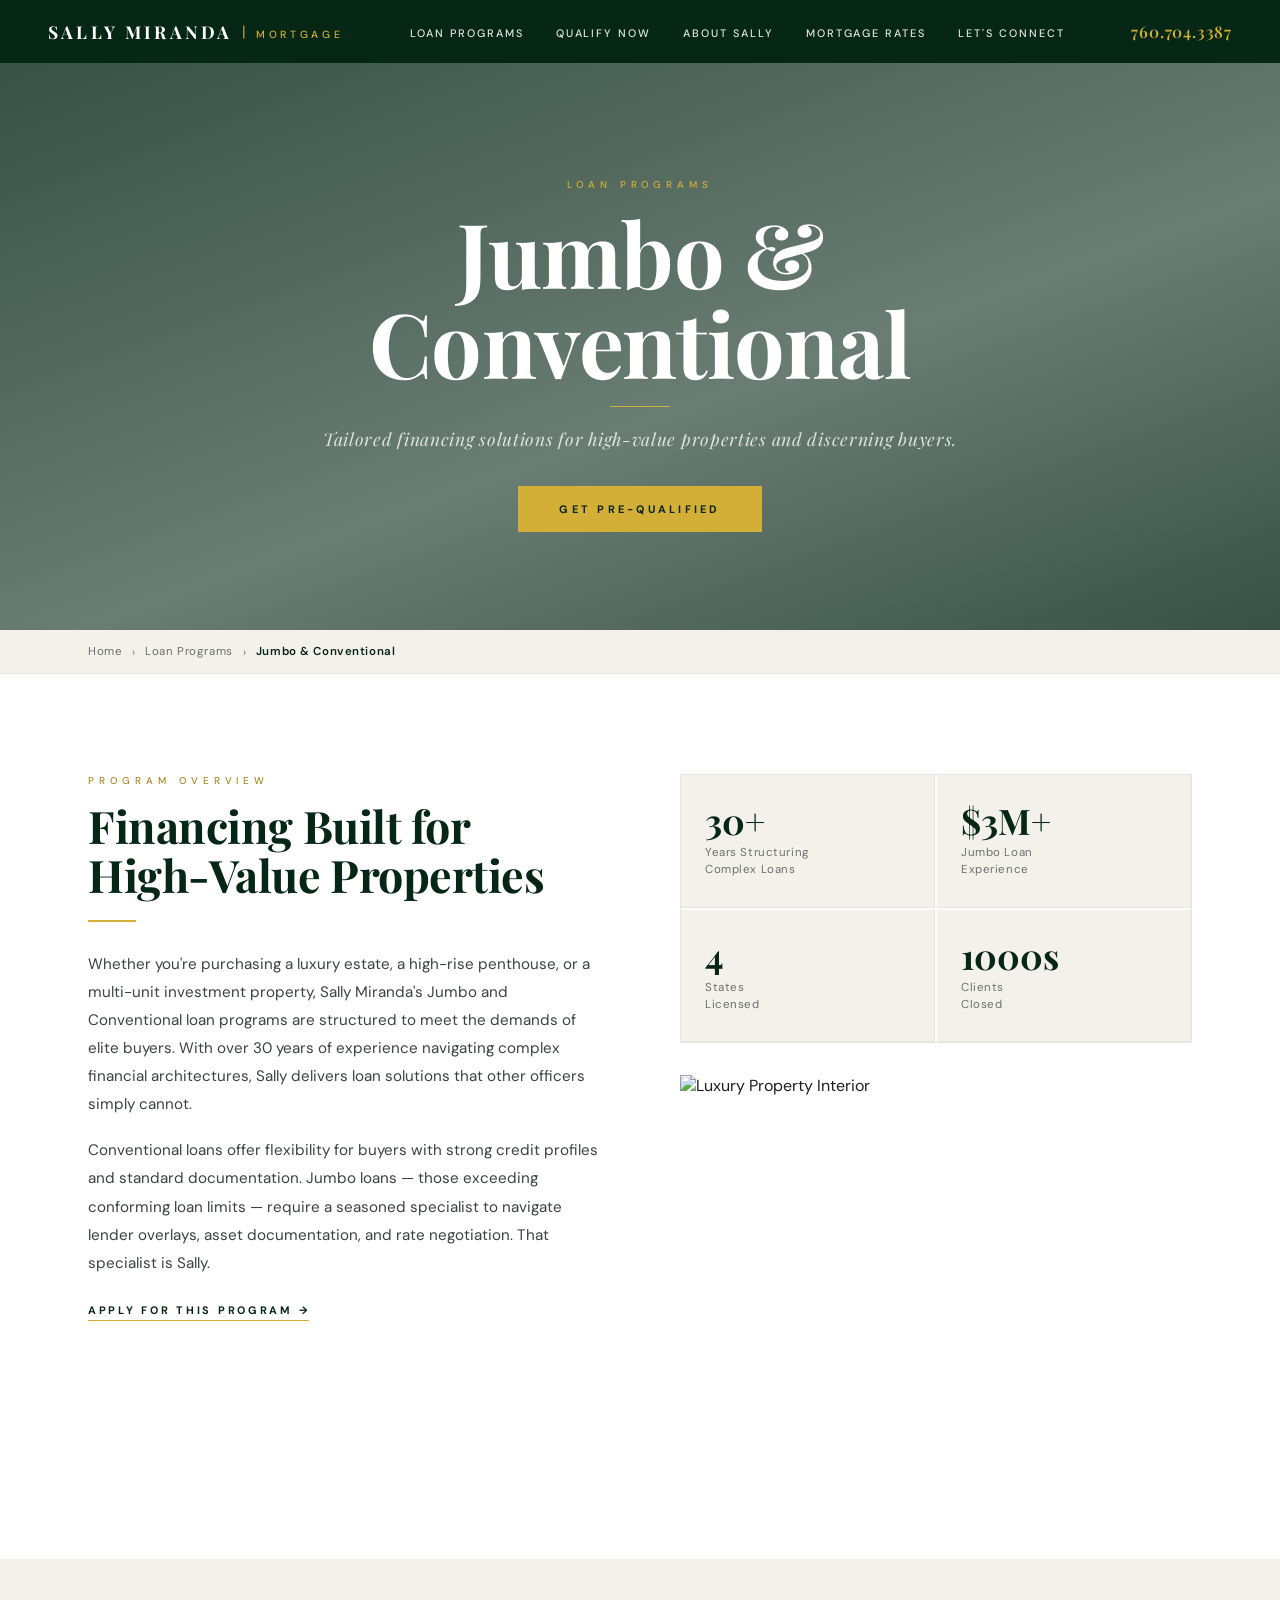
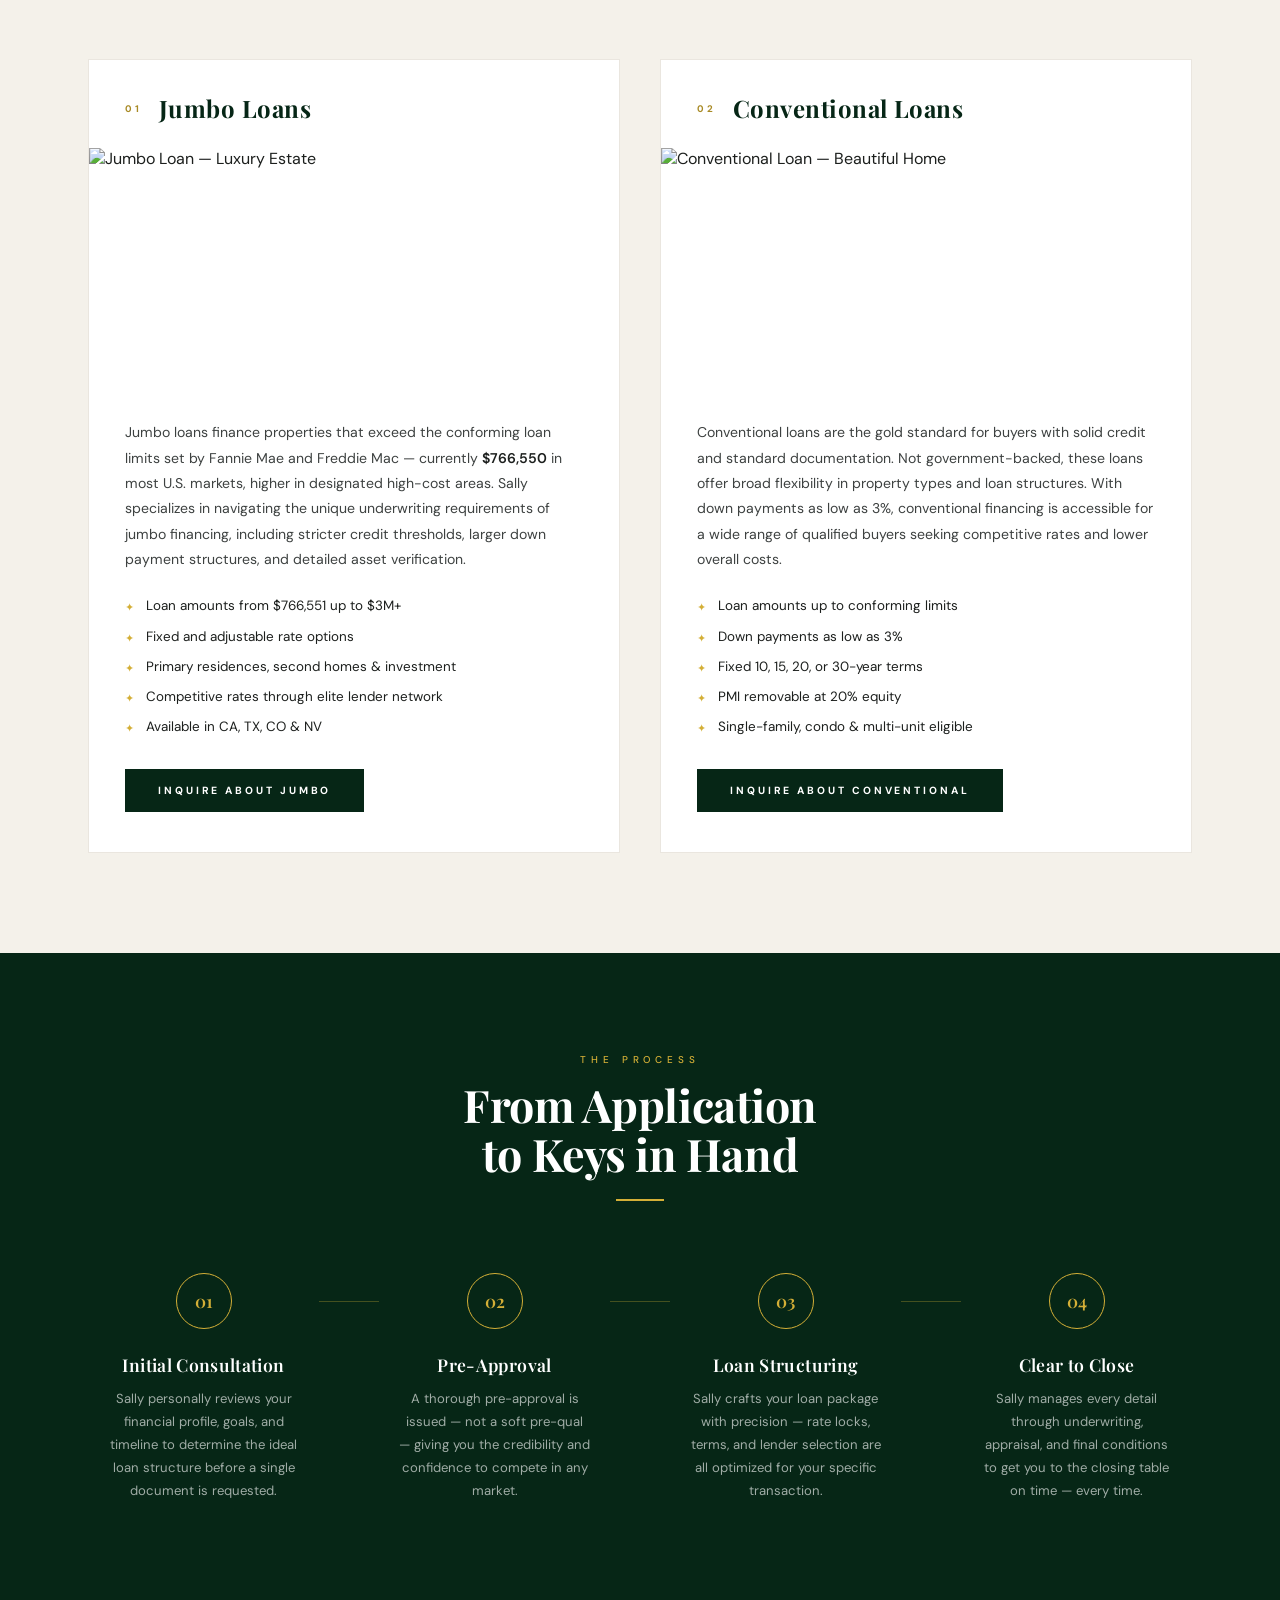
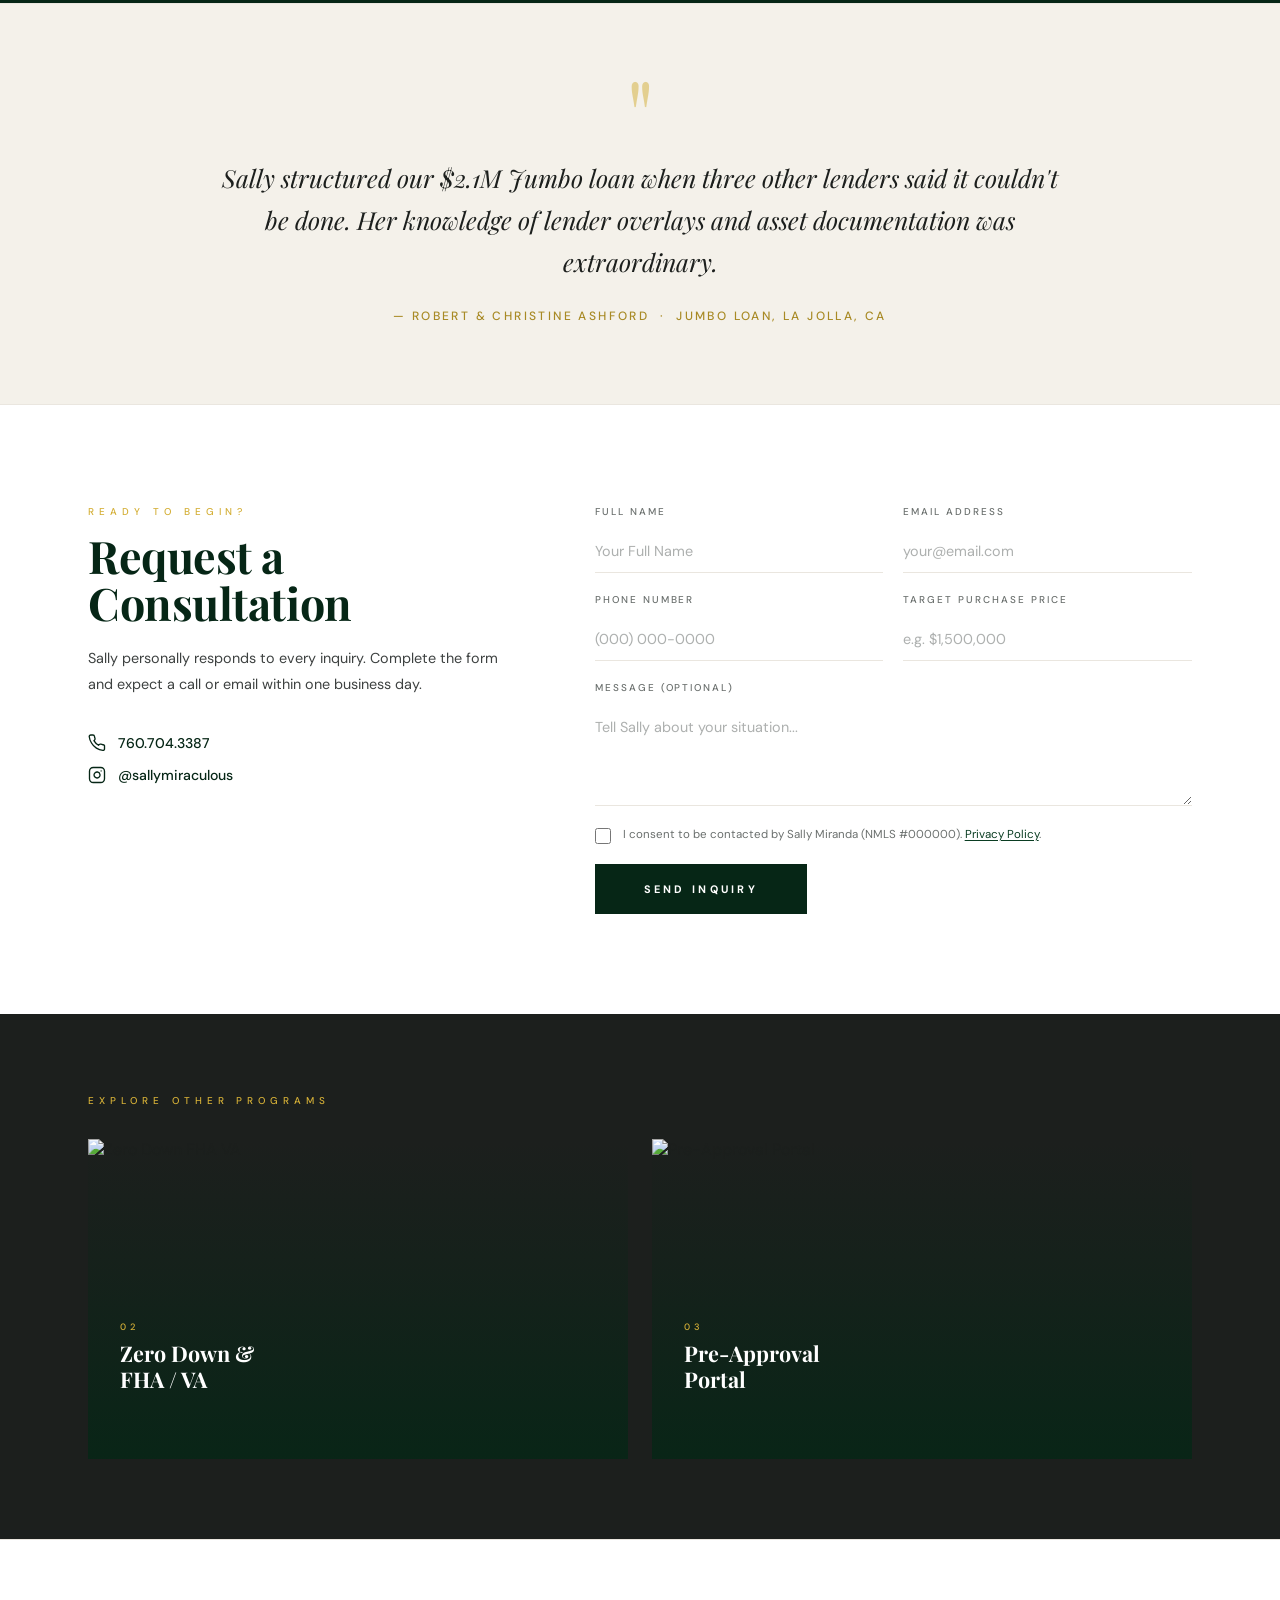
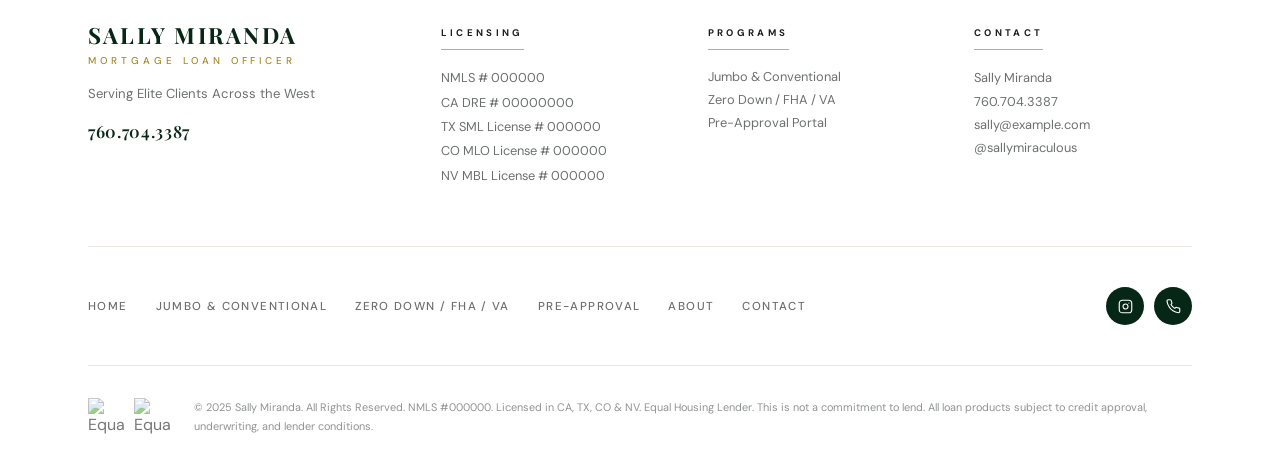
==== jumbo-conventional.html @ 19e5a931 "Initial commit" ====
<!DOCTYPE html>
<html lang="en">
<head>
  <meta charset="UTF-8" />
  <meta name="viewport" content="width=device-width, initial-scale=1.0" />
  <title>Jumbo & Conventional Loans | Sally Miranda Mortgage</title>
  <!-- <link rel="stylesheet" href="styles.css" /> -->
  <link rel="stylesheet" href="Pro.css" />
  <link rel="preconnect" href="https://fonts.googleapis.com" />
  <link rel="preconnect" href="https://fonts.gstatic.com" crossorigin />
  <link href="https://fonts.googleapis.com/css2?family=Playfair+Display:ital,wght@0,400;0,500;0,600;0,700;0,900;1,400;1,600&family=Cormorant+Garamond:ital,wght@0,300;0,400;0,500;0,600;1,300;1,400&family=DM+Sans:wght@300;400;500;600&display=swap" rel="stylesheet" />
</head>
<body>

  <!-- ============================================================
       NAVIGATION (same as main site)
  ============================================================ -->
  <nav class="navbar" id="navbar">
    <div class="nav-inner">
      <a href="index.html" class="nav-brand">
        <span class="brand-name">SALLY MIRANDA</span>
        <span class="brand-sep">|</span>
        <span class="brand-sub">MORTGAGE</span>
      </a>
      <ul class="nav-links" id="navLinks">
        <li><a href="index.html#programs">LOAN PROGRAMS</a></li>
        <li><a href="index.html#qualify">QUALIFY NOW</a></li>
        <li><a href="index.html#about">ABOUT SALLY</a></li>
        <li><a href="index.html#rates">MORTGAGE RATES</a></li>
        <li><a href="index.html#contact">LET'S CONNECT</a></li>
      </ul>
      <div class="nav-right">
        <a href="tel:7607043387" class="nav-phone">760.704.3387</a>
        <button class="burger" id="burgerBtn" aria-label="Open menu">
          <span></span><span></span><span></span>
        </button>
      </div>
    </div>
    <div class="mobile-drawer" id="mobileDrawer">
      <button class="drawer-close" id="drawerClose" aria-label="Close menu">&times;</button>
      <ul>
        <li><a href="index.html#programs" class="drawer-link">LOAN PROGRAMS</a></li>
        <li><a href="index.html#qualify" class="drawer-link">QUALIFY NOW</a></li>
        <li><a href="index.html#about" class="drawer-link">ABOUT SALLY</a></li>
        <li><a href="index.html#rates" class="drawer-link">MORTGAGE RATES</a></li>
        <li><a href="index.html#contact" class="drawer-link">LET'S CONNECT</a></li>
      </ul>
      <a href="tel:7607043387" class="drawer-phone">760.704.3387</a>
    </div>
    <div class="drawer-overlay" id="drawerOverlay"></div>
  </nav>


  <!-- ============================================================
       PAGE HERO — PROGRAM HEADER
  ============================================================ -->
  <section class="program-hero">
    <div class="program-hero-bg">
      <img src="placeholders/jumbo-hero-bg.jpg" alt="Luxury Estate — Jumbo & Conventional Loans" class="program-hero-img" />
      <div class="program-hero-overlay"></div>
    </div>
    <div class="program-hero-content reveal">
      <p class="program-eyebrow">LOAN PROGRAMS</p>
      <h1 class="program-hero-title">Jumbo &amp;<br/>Conventional</h1>
      <div class="hero-title-rule"></div>
      <p class="program-hero-tagline">Tailored financing solutions for high-value properties and discerning buyers.</p>
      <a href="#program-qualify" class="program-hero-btn">GET PRE-QUALIFIED</a>
    </div>
  </section>


  <!-- ============================================================
       BREADCRUMB
  ============================================================ -->
  <div class="breadcrumb-bar">
    <div class="breadcrumb-inner">
      <a href="index.html" class="breadcrumb-link">Home</a>
      <span class="breadcrumb-sep">›</span>
      <a href="index.html#programs" class="breadcrumb-link">Loan Programs</a>
      <span class="breadcrumb-sep">›</span>
      <span class="breadcrumb-current">Jumbo &amp; Conventional</span>
    </div>
  </div>


  <!-- ============================================================
       PROGRAM INTRO
  ============================================================ -->
  <section class="program-intro">
    <div class="program-intro-inner">
      <div class="program-intro-left reveal">
        <p class="section-eyebrow">PROGRAM OVERVIEW</p>
        <h2 class="section-heading">Financing Built for<br/>High-Value Properties</h2>
        <div class="section-rule"></div>
        <p class="section-body">
          Whether you're purchasing a luxury estate, a high-rise penthouse, or a multi-unit investment property, Sally Miranda's Jumbo and Conventional loan programs are structured to meet the demands of elite buyers. With over 30 years of experience navigating complex financial architectures, Sally delivers loan solutions that other officers simply cannot.
        </p>
        <p class="section-body">
          Conventional loans offer flexibility for buyers with strong credit profiles and standard documentation. Jumbo loans — those exceeding conforming loan limits — require a seasoned specialist to navigate lender overlays, asset documentation, and rate negotiation. That specialist is Sally.
        </p>
        <a href="#program-qualify" class="program-text-cta">APPLY FOR THIS PROGRAM &rarr;</a>
      </div>

      <div class="program-intro-right reveal" style="--delay: 0.2s">
        <div class="program-stats-grid">
          <div class="program-stat">
            <span class="stat-num">30+</span>
            <span class="stat-label">Years Structuring<br/>Complex Loans</span>
          </div>
          <div class="program-stat">
            <span class="stat-num">$3M+</span>
            <span class="stat-label">Jumbo Loan<br/>Experience</span>
          </div>
          <div class="program-stat">
            <span class="stat-num">4</span>
            <span class="stat-label">States<br/>Licensed</span>
          </div>
          <div class="program-stat">
            <span class="stat-num">1000s</span>
            <span class="stat-label">Clients<br/>Closed</span>
          </div>
        </div>
        <img src="placeholders/jumbo-interior.jpg" alt="Luxury Property Interior" class="program-intro-img" />
      </div>
    </div>
  </section>


  <!-- ============================================================
       PROGRAM DETAILS — TWO CARDS
  ============================================================ -->
  <section class="program-cards-section">
    <div class="program-cards-inner">

      <div class="program-card reveal">
        <div class="program-card-header">
          <span class="program-card-num">01</span>
          <h3 class="program-card-title">Jumbo Loans</h3>
        </div>
        <div class="program-card-img-wrap">
          <img src="placeholders/jumbo-card.jpg" alt="Jumbo Loan — Luxury Estate" class="program-card-img" />
        </div>
        <div class="program-card-body">
          <p class="program-card-desc">
            Jumbo loans finance properties that exceed the conforming loan limits set by Fannie Mae and Freddie Mac — currently <strong>$766,550</strong> in most U.S. markets, higher in designated high-cost areas. Sally specializes in navigating the unique underwriting requirements of jumbo financing, including stricter credit thresholds, larger down payment structures, and detailed asset verification.
          </p>
          <ul class="program-feature-list">
            <li><span class="feature-check">✦</span> Loan amounts from $766,551 up to $3M+</li>
            <li><span class="feature-check">✦</span> Fixed and adjustable rate options</li>
            <li><span class="feature-check">✦</span> Primary residences, second homes &amp; investment</li>
            <li><span class="feature-check">✦</span> Competitive rates through elite lender network</li>
            <li><span class="feature-check">✦</span> Available in CA, TX, CO &amp; NV</li>
          </ul>
          <a href="#program-qualify" class="program-card-btn">INQUIRE ABOUT JUMBO</a>
        </div>
      </div>

      <div class="program-card reveal" style="--delay: 0.2s">
        <div class="program-card-header">
          <span class="program-card-num">02</span>
          <h3 class="program-card-title">Conventional Loans</h3>
        </div>
        <div class="program-card-img-wrap">
          <img src="placeholders/conventional-card.jpg" alt="Conventional Loan — Beautiful Home" class="program-card-img" />
        </div>
        <div class="program-card-body">
          <p class="program-card-desc">
            Conventional loans are the gold standard for buyers with solid credit and standard documentation. Not government-backed, these loans offer broad flexibility in property types and loan structures. With down payments as low as 3%, conventional financing is accessible for a wide range of qualified buyers seeking competitive rates and lower overall costs.
          </p>
          <ul class="program-feature-list">
            <li><span class="feature-check">✦</span> Loan amounts up to conforming limits</li>
            <li><span class="feature-check">✦</span> Down payments as low as 3%</li>
            <li><span class="feature-check">✦</span> Fixed 10, 15, 20, or 30-year terms</li>
            <li><span class="feature-check">✦</span> PMI removable at 20% equity</li>
            <li><span class="feature-check">✦</span> Single-family, condo &amp; multi-unit eligible</li>
          </ul>
          <a href="#program-qualify" class="program-card-btn">INQUIRE ABOUT CONVENTIONAL</a>
        </div>
      </div>

    </div>
  </section>


  <!-- ============================================================
       PROCESS STEPS
  ============================================================ -->
  <section class="process-section">
    <div class="process-inner">
      <div class="process-header reveal">
        <p class="section-eyebrow">THE PROCESS</p>
        <h2 class="section-heading">From Application<br/>to Keys in Hand</h2>
        <div class="section-rule" style="margin: 0 auto 0;"></div>
      </div>

      <div class="process-steps">
        <div class="process-step reveal">
          <div class="step-num">01</div>
          <div class="step-content">
            <h4 class="step-title">Initial Consultation</h4>
            <p class="step-desc">Sally personally reviews your financial profile, goals, and timeline to determine the ideal loan structure before a single document is requested.</p>
          </div>
        </div>
        <div class="process-connector"></div>
        <div class="process-step reveal" style="--delay: 0.1s">
          <div class="step-num">02</div>
          <div class="step-content">
            <h4 class="step-title">Pre-Approval</h4>
            <p class="step-desc">A thorough pre-approval is issued — not a soft pre-qual — giving you the credibility and confidence to compete in any market.</p>
          </div>
        </div>
        <div class="process-connector"></div>
        <div class="process-step reveal" style="--delay: 0.2s">
          <div class="step-num">03</div>
          <div class="step-content">
            <h4 class="step-title">Loan Structuring</h4>
            <p class="step-desc">Sally crafts your loan package with precision — rate locks, terms, and lender selection are all optimized for your specific transaction.</p>
          </div>
        </div>
        <div class="process-connector"></div>
        <div class="process-step reveal" style="--delay: 0.3s">
          <div class="step-num">04</div>
          <div class="step-content">
            <h4 class="step-title">Clear to Close</h4>
            <p class="step-desc">Sally manages every detail through underwriting, appraisal, and final conditions to get you to the closing table on time — every time.</p>
          </div>
        </div>
      </div>
    </div>
  </section>


  <!-- ============================================================
       TESTIMONIAL PULLQUOTE
  ============================================================ -->
  <section class="program-pullquote">
    <div class="pullquote-inner reveal">
      <div class="pullquote-mark">"</div>
      <blockquote class="pullquote-text">
        Sally structured our $2.1M Jumbo loan when three other lenders said it couldn't be done. Her knowledge of lender overlays and asset documentation was extraordinary.
      </blockquote>
      <p class="pullquote-attr">— Robert &amp; Christine Ashford &nbsp;·&nbsp; Jumbo Loan, La Jolla, CA</p>
    </div>
  </section>


  <!-- ============================================================
       MINI PRE-QUAL FORM
  ============================================================ -->
  <section class="program-qualify-section" id="program-qualify">
    <div class="program-qualify-inner">

      <div class="pq-left reveal">
        <p class="section-eyebrow" style="color: var(--gold);">READY TO BEGIN?</p>
        <h2 class="pq-heading">Request a<br/>Consultation</h2>
        <p class="pq-subtext">
          Sally personally responds to every inquiry. Complete the form and expect a call or email within one business day.
        </p>
        <div class="pq-contact-details">
          <a href="tel:7607043387" class="pq-contact-link">
            <svg viewBox="0 0 24 24" fill="none" stroke="currentColor" stroke-width="1.8" stroke-linecap="round" stroke-linejoin="round" width="18" height="18"><path d="M22 16.92v3a2 2 0 0 1-2.18 2 19.79 19.79 0 0 1-8.63-3.07A19.5 19.5 0 0 1 4.69 12a19.79 19.79 0 0 1-3.07-8.67A2 2 0 0 1 3.6 1.27h3a2 2 0 0 1 2 1.72c.127.96.36 1.903.7 2.81a2 2 0 0 1-.45 2.11L7.91 8.91a16 16 0 0 0 6.1 6.1l.95-.95a2 2 0 0 1 2.11-.45c.907.34 1.85.573 2.81.7A2 2 0 0 1 22 16.92z"/></svg>
            760.704.3387
          </a>
          <a href="https://www.instagram.com/sallymiraculous/" target="_blank" rel="noopener" class="pq-contact-link">
            <svg viewBox="0 0 24 24" fill="none" stroke="currentColor" stroke-width="1.8" stroke-linecap="round" stroke-linejoin="round" width="18" height="18"><rect x="2" y="2" width="20" height="20" rx="5" ry="5"/><path d="M16 11.37A4 4 0 1 1 12.63 8 4 4 0 0 1 16 11.37z"/><line x1="17.5" y1="6.5" x2="17.51" y2="6.5"/></svg>
            @sallymiraculous
          </a>
        </div>
      </div>

      <div class="pq-right reveal" style="--delay: 0.2s">
        <form class="pq-form" id="pqForm" novalidate>
          <div class="pq-form-row">
            <div class="form-group">
              <label for="pqName" class="pq-label">Full Name</label>
              <input type="text" id="pqName" name="name" class="pq-input" placeholder="Your Full Name" required />
            </div>
            <div class="form-group">
              <label for="pqEmail" class="pq-label">Email Address</label>
              <input type="email" id="pqEmail" name="email" class="pq-input" placeholder="your@email.com" required />
            </div>
          </div>
          <div class="pq-form-row">
            <div class="form-group">
              <label for="pqPhone" class="pq-label">Phone Number</label>
              <input type="tel" id="pqPhone" name="phone" class="pq-input" placeholder="(000) 000-0000" required />
            </div>
            <div class="form-group">
              <label for="pqPrice" class="pq-label">Target Purchase Price</label>
              <input type="text" id="pqPrice" name="price" class="pq-input" placeholder="e.g. $1,500,000" />
            </div>
          </div>
          <div class="form-group">
            <label for="pqMessage" class="pq-label">Message (Optional)</label>
            <textarea id="pqMessage" name="message" class="pq-input pq-textarea" placeholder="Tell Sally about your situation..." rows="4"></textarea>
          </div>
          <label class="pq-checkbox-label">
            <input type="checkbox" required class="form-checkbox" />
            <span class="pq-checkbox-text">I consent to be contacted by Sally Miranda (NMLS #000000). <a href="#" class="pq-link">Privacy Policy</a>.</span>
          </label>
          <button type="submit" class="pq-submit-btn">SEND INQUIRY</button>
        </form>
      </div>

    </div>
  </section>


  <!-- ============================================================
       OTHER PROGRAMS CTA STRIP
  ============================================================ -->
  <section class="other-programs">
    <div class="other-programs-inner">
      <p class="other-programs-label reveal">EXPLORE OTHER PROGRAMS</p>
      <div class="other-programs-cards">
        <a href="zero-down-fha-va.html" class="other-program-card reveal">
          <img src="placeholders/zero-down-fha-va.jpg" alt="Zero Down FHA VA" class="other-program-img" />
          <div class="other-program-overlay"></div>
          <div class="other-program-caption">
            <span class="other-program-num">02</span>
            <h4 class="other-program-title">Zero Down &amp;<br/>FHA / VA</h4>
            <span class="other-program-arrow">&rarr;</span>
          </div>
        </a>
        <a href="preapproval.html" class="other-program-card reveal" style="--delay:0.15s">
          <img src="placeholders/preapproval-portal.jpg" alt="Pre-Approval Portal" class="other-program-img" />
          <div class="other-program-overlay"></div>
          <div class="other-program-caption">
            <span class="other-program-num">03</span>
            <h4 class="other-program-title">Pre-Approval<br/>Portal</h4>
            <span class="other-program-arrow">&rarr;</span>
          </div>
        </a>
      </div>
    </div>
  </section>


  <!-- ============================================================
       FOOTER (same as main site)
  ============================================================ -->
  <footer class="footer" id="contact">
    <div class="footer-inner">
      <div class="footer-top">
        <div class="footer-brand-col">
          <p class="footer-brand-name">SALLY MIRANDA</p>
          <p class="footer-brand-sub">MORTGAGE LOAN OFFICER</p>
          <p class="footer-brand-tagline">Serving Elite Clients Across the West</p>
          <a href="tel:7607043387" class="footer-phone-link">760.704.3387</a>
        </div>
        <div class="footer-col">
          <h4 class="footer-col-heading">LICENSING</h4>
          <p class="footer-col-text">NMLS # 000000</p>
          <p class="footer-col-text">CA DRE # 00000000</p>
          <p class="footer-col-text">TX SML License # 000000</p>
          <p class="footer-col-text">CO MLO License # 000000</p>
          <p class="footer-col-text">NV MBL License # 000000</p>
        </div>
        <div class="footer-col">
          <h4 class="footer-col-heading">PROGRAMS</h4>
          <a href="jumbo-conventional.html" class="footer-col-link">Jumbo &amp; Conventional</a>
          <a href="zero-down-fha-va.html" class="footer-col-link">Zero Down / FHA / VA</a>
          <a href="preapproval.html" class="footer-col-link">Pre-Approval Portal</a>
        </div>
        <div class="footer-col">
          <h4 class="footer-col-heading">CONTACT</h4>
          <p class="footer-col-text">Sally Miranda</p>
          <a href="tel:7607043387" class="footer-col-link">760.704.3387</a>
          <a href="mailto:sally@example.com" class="footer-col-link">sally@example.com</a>
          <a href="https://www.instagram.com/sallymiraculous/" target="_blank" class="footer-col-link">@sallymiraculous</a>
        </div>
      </div>
      <div class="footer-mid">
        <nav class="footer-nav">
          <a href="index.html">Home</a>
          <a href="jumbo-conventional.html">Jumbo &amp; Conventional</a>
          <a href="zero-down-fha-va.html">Zero Down / FHA / VA</a>
          <a href="preapproval.html">Pre-Approval</a>
          <a href="index.html#about">About</a>
          <a href="index.html#contact">Contact</a>
        </nav>
        <div class="footer-social">
          <a href="https://www.instagram.com/sallymiraculous/" target="_blank" rel="noopener" class="footer-social-icon" aria-label="Instagram">
            <svg viewBox="0 0 24 24" fill="none" stroke="currentColor" stroke-width="1.8" stroke-linecap="round" stroke-linejoin="round"><rect x="2" y="2" width="20" height="20" rx="5" ry="5"/><path d="M16 11.37A4 4 0 1 1 12.63 8 4 4 0 0 1 16 11.37z"/><line x1="17.5" y1="6.5" x2="17.51" y2="6.5"/></svg>
          </a>
          <a href="tel:7607043387" class="footer-social-icon" aria-label="Phone">
            <svg viewBox="0 0 24 24" fill="none" stroke="currentColor" stroke-width="1.8" stroke-linecap="round" stroke-linejoin="round"><path d="M22 16.92v3a2 2 0 0 1-2.18 2 19.79 19.79 0 0 1-8.63-3.07A19.5 19.5 0 0 1 4.69 12a19.79 19.79 0 0 1-3.07-8.67A2 2 0 0 1 3.6 1.27h3a2 2 0 0 1 2 1.72c.127.96.36 1.903.7 2.81a2 2 0 0 1-.45 2.11L7.91 8.91a16 16 0 0 0 6.1 6.1l.95-.95a2 2 0 0 1 2.11-.45c.907.34 1.85.573 2.81.7A2 2 0 0 1 22 16.92z"/></svg>
          </a>
        </div>
      </div>
      <div class="footer-bottom">
        <div class="footer-eho">
          <img src="placeholders/eho-icon.png" alt="Equal Housing Opportunity" class="eho-icon" />
          <img src="placeholders/ehl-icon.png" alt="Equal Housing Lender" class="eho-icon" />
        </div>
        <p class="footer-legal">
          © 2025 Sally Miranda. All Rights Reserved. NMLS #000000. Licensed in CA, TX, CO &amp; NV. Equal Housing Lender. This is not a commitment to lend. All loan products subject to credit approval, underwriting, and lender conditions.
        </p>
      </div>
    </div>
  </footer>

  <!-- Floating Apply Tab -->
  <a href="#program-qualify" class="float-apply" id="floatApply" aria-label="Apply Now">
    <span class="float-arrow">&#8679;</span>
    <span class="float-text">APPLY NOW</span>
  </a>

  <!-- ============================================================
       JAVASCRIPT
  ============================================================ -->
  <script>
    const navbar = document.getElementById('navbar');
    window.addEventListener('scroll', () => {
      navbar.classList.toggle('scrolled', window.scrollY > 60);
    });

    const burgerBtn = document.getElementById('burgerBtn');
    const mobileDrawer = document.getElementById('mobileDrawer');
    const drawerOverlay = document.getElementById('drawerOverlay');
    const drawerClose = document.getElementById('drawerClose');
    const drawerLinks = document.querySelectorAll('.drawer-link');

    function openDrawer() { mobileDrawer.classList.add('open'); drawerOverlay.classList.add('open'); document.body.style.overflow = 'hidden'; }
    function closeDrawer() { mobileDrawer.classList.remove('open'); drawerOverlay.classList.remove('open'); document.body.style.overflow = ''; }

    burgerBtn.addEventListener('click', openDrawer);
    drawerClose.addEventListener('click', closeDrawer);
    drawerOverlay.addEventListener('click', closeDrawer);
    drawerLinks.forEach(l => l.addEventListener('click', closeDrawer));

    const revealEls = document.querySelectorAll('.reveal');
    const revealObserver = new IntersectionObserver((entries) => {
      entries.forEach(entry => {
        if (entry.isIntersecting) {
          entry.target.style.transitionDelay = entry.target.style.getPropertyValue('--delay') || '0s';
          entry.target.classList.add('revealed');
          revealObserver.unobserve(entry.target);
        }
      });
    }, { threshold: 0.12 });
    revealEls.forEach(el => revealObserver.observe(el));

    document.getElementById('pqForm').addEventListener('submit', function(e) {
      e.preventDefault();
      const btn = this.querySelector('.pq-submit-btn');
      btn.textContent = 'INQUIRY SENT ✓';
      btn.style.background = 'var(--gold)';
      btn.style.color = 'var(--emerald-deep)';
      setTimeout(() => { btn.textContent = 'SEND INQUIRY'; btn.style.background = ''; btn.style.color = ''; this.reset(); }, 3500);
    });

    const floatApply = document.getElementById('floatApply');
    window.addEventListener('scroll', () => {
      floatApply.classList.toggle('visible', window.scrollY > 300);
    });

    document.querySelectorAll('a[href^="#"]').forEach(anchor => {
      anchor.addEventListener('click', function(e) {
        const target = document.querySelector(this.getAttribute('href'));
        if (target) { e.preventDefault(); target.scrollIntoView({ behavior: 'smooth', block: 'start' }); }
      });
    });
  </script>

</body>
</html>
---- styles.css ----
/* ============================================================
   SALLY MIRANDA | MORTGAGE — STYLESHEET
   ============================================================ */

/* ---- CSS Variables ---- */
:root {
  --emerald-deep:   #062616;
  --emerald-mid:    #0A3D22;
  --emerald-light:  #0F5230;
  --gold:           #D4AF37;
  --gold-light:     #E8C96A;
  --gold-dim:       #A88A25;
  --neutral-warm:   #F4F1EA;
  --neutral-mid:    #EAE6DF;
  --white:          #FFFFFF;
  --charcoal:       #1C1F1D;
  --charcoal-light: #3D4140;
  --charcoal-dim:   #6B706E;

  --ff-serif:  'Playfair Display', 'Cormorant Garamond', Georgia, serif;
  --ff-body:   'DM Sans', 'Helvetica Neue', Arial, sans-serif;

  --transition: 0.45s cubic-bezier(0.25, 0.46, 0.45, 0.94);
  --transition-fast: 0.25s ease;
}

/* ============================================================
   RESET & BASE
   ============================================================ */
*, *::before, *::after {
  box-sizing: border-box;
  margin: 0;
  padding: 0;
}

html {
  scroll-behavior: smooth;
  font-size: 16px;
}

body {
  font-family: var(--ff-body);
  color: var(--charcoal);
  background: var(--white);
  overflow-x: hidden;
  -webkit-font-smoothing: antialiased;
}

img {
  display: block;
  max-width: 100%;
  height: auto;
}

a {
  text-decoration: none;
  color: inherit;
}

ul {
  list-style: none;
}

button {
  cursor: pointer;
  border: none;
  background: none;
  font-family: inherit;
}

/* ============================================================
   SCROLL REVEAL ANIMATIONS
   ============================================================ */
.reveal {
  opacity: 0;
  transform: translateY(36px);
  transition: opacity 0.7s var(--transition), transform 0.7s var(--transition);
  transition-delay: var(--delay, 0s);
}

.reveal.revealed {
  opacity: 1;
  transform: translateY(0);
}

/* ============================================================
   NAVIGATION
   ============================================================ */
.navbar {
  position: fixed;
  top: 0;
  left: 0;
  right: 0;
  z-index: 1000;
  padding: 0;
  transition: background var(--transition), box-shadow var(--transition);
}

.navbar.scrolled {
  background: var(--emerald-deep);
  box-shadow: 0 2px 30px rgba(6, 38, 22, 0.45);
}

.nav-inner {
  display: flex;
  align-items: center;
  justify-content: space-between;
  max-width: 1440px;
  margin: 0 auto;
  padding: 20px 48px;
  gap: 24px;
}

.nav-brand {
  display: flex;
  align-items: center;
  gap: 10px;
  flex-shrink: 0;
}

.brand-name {
  font-family: var(--ff-serif);
  font-size: 1.1rem;
  font-weight: 700;
  letter-spacing: 0.18em;
  color: var(--white);
  text-transform: uppercase;
}

.brand-sep {
  color: var(--gold);
  font-size: 1rem;
  font-weight: 300;
}

.brand-sub {
  font-family: var(--ff-body);
  font-size: 0.65rem;
  font-weight: 500;
  letter-spacing: 0.35em;
  color: var(--gold);
  text-transform: uppercase;
  align-self: flex-end;
  margin-bottom: 2px;
}

.nav-links {
  display: flex;
  align-items: center;
  gap: 32px;
}

.nav-links li a {
  font-family: var(--ff-body);
  font-size: 0.68rem;
  font-weight: 500;
  letter-spacing: 0.18em;
  color: rgba(255,255,255,0.88);
  text-transform: uppercase;
  position: relative;
  padding-bottom: 3px;
  transition: color var(--transition-fast);
}

.nav-links li a::after {
  content: '';
  position: absolute;
  bottom: 0;
  left: 0;
  width: 0;
  height: 1px;
  background: var(--gold);
  transition: width var(--transition);
}

.nav-links li a:hover {
  color: var(--gold);
}
.nav-links li a:hover::after {
  width: 100%;
}

.nav-right {
  display: flex;
  align-items: center;
  gap: 20px;
  flex-shrink: 0;
}

.nav-phone {
  font-family: var(--ff-serif);
  font-size: 1rem;
  font-weight: 600;
  color: var(--gold);
  letter-spacing: 0.05em;
  transition: color var(--transition-fast);
  white-space: nowrap;
}
.nav-phone:hover {
  color: var(--gold-light);
}

/* Burger */
.burger {
  display: none;
  flex-direction: column;
  justify-content: center;
  gap: 5px;
  width: 32px;
  height: 32px;
  padding: 4px;
}

.burger span {
  display: block;
  width: 100%;
  height: 1.5px;
  background: var(--white);
  transition: transform var(--transition-fast), opacity var(--transition-fast);
  transform-origin: center;
}

/* Mobile Drawer */
.mobile-drawer {
  position: fixed;
  top: 0;
  right: -320px;
  width: 300px;
  height: 100vh;
  background: var(--emerald-deep);
  z-index: 1100;
  padding: 64px 40px 48px;
  display: flex;
  flex-direction: column;
  gap: 8px;
  transition: right var(--transition);
  border-left: 1px solid rgba(212, 175, 55, 0.2);
}

.mobile-drawer.open {
  right: 0;
}

.mobile-drawer ul {
  display: flex;
  flex-direction: column;
  gap: 4px;
  margin-bottom: 32px;
}

.mobile-drawer ul li a {
  display: block;
  font-family: var(--ff-body);
  font-size: 0.75rem;
  font-weight: 500;
  letter-spacing: 0.22em;
  color: rgba(255,255,255,0.85);
  text-transform: uppercase;
  padding: 13px 0;
  border-bottom: 1px solid rgba(255,255,255,0.08);
  transition: color var(--transition-fast), padding-left var(--transition-fast);
}

.mobile-drawer ul li a:hover {
  color: var(--gold);
  padding-left: 8px;
}

.drawer-phone {
  font-family: var(--ff-serif);
  font-size: 1.15rem;
  font-weight: 600;
  color: var(--gold);
  letter-spacing: 0.04em;
  margin-top: auto;
}

.drawer-close {
  position: absolute;
  top: 20px;
  right: 20px;
  font-size: 1.6rem;
  color: rgba(255,255,255,0.7);
  width: 36px;
  height: 36px;
  display: flex;
  align-items: center;
  justify-content: center;
  transition: color var(--transition-fast);
}
.drawer-close:hover {
  color: var(--gold);
}

.drawer-overlay {
  position: fixed;
  inset: 0;
  background: rgba(0,0,0,0.55);
  z-index: 1050;
  opacity: 0;
  pointer-events: none;
  transition: opacity var(--transition);
}
.drawer-overlay.open {
  opacity: 1;
  pointer-events: all;
}


/* ============================================================
   SECTION 1: HERO
   ============================================================ */
.hero {
  position: relative;
  height: 100vh;
  min-height: 680px;
  display: flex;
  align-items: center;
  justify-content: center;
  overflow: hidden;
}

.hero-bg {
  position: absolute;
  inset: 0;
}

.hero-img {
  width: 100%;
  height: 100%;
  object-fit: cover;
  object-position: center;
  transform: scale(1.03);
  transition: transform 8s ease;
}

.hero:hover .hero-img {
  transform: scale(1.06);
}

.hero-overlay {
  position: absolute;
  inset: 0;
  background: linear-gradient(
    170deg,
    rgba(6, 38, 22, 0.72) 0%,
    rgba(6, 38, 22, 0.55) 50%,
    rgba(6, 38, 22, 0.80) 100%
  );
}

.hero-content {
  position: relative;
  z-index: 2;
  text-align: center;
  padding: 0 24px;
  max-width: 780px;
  width: 100%;
}

.hero-eyebrow {
  font-family: var(--ff-body);
  font-size: 0.65rem;
  font-weight: 500;
  letter-spacing: 0.5em;
  color: var(--gold);
  text-transform: uppercase;
  margin-bottom: 20px;
}

.hero-title {
  font-family: var(--ff-serif);
  font-size: clamp(4rem, 10vw, 9rem);
  font-weight: 700;
  line-height: 0.9;
  color: var(--white);
  letter-spacing: -0.01em;
  margin-bottom: 18px;
  text-shadow: 0 4px 40px rgba(0,0,0,0.3);
}

.hero-title-rule {
  width: 60px;
  height: 1px;
  background: var(--gold);
  margin: 0 auto 20px;
}

.hero-tagline {
  font-family: var(--ff-serif);
  font-size: clamp(0.9rem, 1.8vw, 1.2rem);
  font-weight: 400;
  font-style: italic;
  color: rgba(255,255,255,0.85);
  letter-spacing: 0.08em;
  line-height: 1.7;
  margin-bottom: 44px;
}

/* Hero Search Bar */
.hero-search-bar {
  display: flex;
  align-items: stretch;
  max-width: 620px;
  margin: 0 auto;
  background: var(--white);
  border-radius: 3px;
  overflow: hidden;
  box-shadow: 0 8px 48px rgba(0,0,0,0.3);
}

.hero-input {
  flex: 1;
  border: none;
  outline: none;
  padding: 18px 24px;
  font-family: var(--ff-body);
  font-size: 0.82rem;
  color: var(--charcoal);
  background: var(--white);
  min-width: 0;
}

.hero-input::placeholder {
  color: var(--charcoal-dim);
}

.hero-btn {
  padding: 18px 32px;
  background: var(--emerald-deep);
  color: var(--white);
  font-family: var(--ff-body);
  font-size: 0.68rem;
  font-weight: 600;
  letter-spacing: 0.25em;
  text-transform: uppercase;
  flex-shrink: 0;
  transition: background var(--transition-fast);
  border-left: 2px solid rgba(212,175,55,0.4);
}

.hero-btn:hover {
  background: var(--emerald-mid);
}

/* Scroll Indicator */
.hero-scroll-indicator {
  position: absolute;
  bottom: 40px;
  left: 50%;
  transform: translateX(-50%);
  display: flex;
  flex-direction: column;
  align-items: center;
  gap: 10px;
  z-index: 2;
}

.scroll-line {
  width: 1px;
  height: 48px;
  background: linear-gradient(to bottom, var(--gold), transparent);
  animation: scrollPulse 2s ease-in-out infinite;
}

@keyframes scrollPulse {
  0%, 100% { opacity: 0.3; transform: scaleY(0.6); }
  50% { opacity: 1; transform: scaleY(1); }
}

.scroll-text {
  font-family: var(--ff-body);
  font-size: 0.58rem;
  letter-spacing: 0.4em;
  color: rgba(255,255,255,0.5);
  text-transform: uppercase;
}


/* ============================================================
   SECTION 2: LOAN GRID
   ============================================================ */
.loan-grid {
  background: var(--charcoal);
}

.loan-grid-inner {
  display: grid;
  grid-template-columns: repeat(3, 1fr);
  height: 680px;
}

.loan-col {
  position: relative;
  overflow: hidden;
  cursor: pointer;
}

.loan-img-wrap {
  position: absolute;
  inset: 0;
}

.loan-img {
  width: 100%;
  height: 100%;
  object-fit: cover;
  object-position: center;
  transform: scale(1);
  transition: transform 0.7s cubic-bezier(0.25, 0.46, 0.45, 0.94);
}

.loan-col:hover .loan-img {
  transform: scale(1.06);
}

.loan-overlay {
  position: absolute;
  inset: 0;
  background: linear-gradient(
    to top,
    rgba(6, 38, 22, 0.9) 0%,
    rgba(6, 38, 22, 0.4) 40%,
    rgba(6, 38, 22, 0.1) 70%,
    transparent 100%
  );
  transition: background var(--transition);
}

.loan-col:hover .loan-overlay {
  background: linear-gradient(
    to top,
    rgba(6, 38, 22, 0.96) 0%,
    rgba(6, 38, 22, 0.65) 50%,
    rgba(6, 38, 22, 0.25) 80%,
    transparent 100%
  );
}

.loan-caption {
  position: absolute;
  bottom: 0;
  left: 0;
  right: 0;
  padding: 36px 36px 40px;
  z-index: 2;
}

.loan-num {
  display: block;
  font-family: var(--ff-body);
  font-size: 0.6rem;
  font-weight: 500;
  letter-spacing: 0.4em;
  color: var(--gold);
  margin-bottom: 12px;
}

.loan-title {
  font-family: var(--ff-serif);
  font-size: clamp(1.2rem, 2vw, 1.6rem);
  font-weight: 700;
  color: var(--white);
  line-height: 1.2;
  margin-bottom: 12px;
  letter-spacing: 0.04em;
}

.loan-sub {
  font-family: var(--ff-body);
  font-size: 0.8rem;
  color: rgba(255,255,255,0.72);
  line-height: 1.65;
  margin-bottom: 20px;
  max-height: 0;
  overflow: hidden;
  opacity: 0;
  transition: max-height 0.4s ease, opacity 0.4s ease;
}

.loan-col:hover .loan-sub {
  max-height: 80px;
  opacity: 1;
}

.loan-cta {
  display: inline-block;
  font-family: var(--ff-body);
  font-size: 0.68rem;
  font-weight: 600;
  letter-spacing: 0.25em;
  color: var(--gold);
  text-transform: uppercase;
  padding-bottom: 3px;
  border-bottom: 1px solid rgba(212,175,55,0.5);
  transition: color var(--transition-fast), border-color var(--transition-fast);
  opacity: 0;
  transform: translateY(8px);
  transition: opacity 0.35s ease, transform 0.35s ease, color var(--transition-fast);
}

.loan-col:hover .loan-cta {
  opacity: 1;
  transform: translateY(0);
}

/* Dividers between columns */
.loan-col:not(:last-child) {
  border-right: 1px solid rgba(212,175,55,0.15);
}


/* ============================================================
   SECTION 3: BIO
   ============================================================ */
.bio-section {
  background: var(--neutral-warm);
  padding: 120px 0;
  overflow: hidden;
}

.bio-inner {
  max-width: 1200px;
  margin: 0 auto;
  padding: 0 48px;
  display: grid;
  grid-template-columns: 400px 1fr;
  gap: 80px;
  align-items: start;
}

/* Portrait */
.bio-portrait-frame {
  position: relative;
}

.bio-portrait {
  width: 100%;
  aspect-ratio: 3/4;
  object-fit: cover;
  object-position: top center;
  display: block;
}

.bio-portrait-accent {
  position: absolute;
  top: 24px;
  left: 24px;
  right: -24px;
  bottom: -24px;
  border: 1px solid rgba(212,175,55,0.35);
  z-index: -1;
  pointer-events: none;
}

/* Bio Text */
.bio-eyebrow {
  font-family: var(--ff-body);
  font-size: 0.62rem;
  font-weight: 500;
  letter-spacing: 0.5em;
  color: var(--gold-dim);
  text-transform: uppercase;
  margin-bottom: 16px;
}

.bio-name {
  font-family: var(--ff-serif);
  font-size: clamp(2.2rem, 4vw, 3.4rem);
  font-weight: 700;
  color: var(--emerald-deep);
  line-height: 1.05;
  margin-bottom: 6px;
  letter-spacing: -0.01em;
}

.bio-title-role {
  font-family: var(--ff-body);
  font-size: 0.82rem;
  font-weight: 400;
  color: var(--charcoal-dim);
  letter-spacing: 0.2em;
  text-transform: uppercase;
  margin-bottom: 24px;
}

.bio-rule {
  width: 48px;
  height: 2px;
  background: var(--gold);
  margin-bottom: 28px;
}

.bio-body {
  font-family: var(--ff-body);
  font-size: 0.95rem;
  line-height: 1.85;
  color: var(--charcoal-light);
  margin-bottom: 18px;
}

.bio-body strong {
  color: var(--charcoal);
  font-weight: 600;
}

.bio-body em {
  font-family: var(--ff-serif);
  font-style: italic;
  font-size: 1.05rem;
  color: var(--emerald-mid);
}

.bio-bottom {
  margin-top: 36px;
  display: flex;
  align-items: center;
  gap: 24px;
  flex-wrap: wrap;
}

.bio-social {
  display: flex;
  gap: 10px;
}

.social-icon {
  width: 40px;
  height: 40px;
  border-radius: 50%;
  background: var(--emerald-deep);
  display: flex;
  align-items: center;
  justify-content: center;
  transition: background var(--transition-fast), transform var(--transition-fast);
}

.social-icon svg {
  width: 16px;
  height: 16px;
  color: var(--white);
  transition: color var(--transition-fast);
}

.social-icon:hover {
  background: var(--gold);
  transform: translateY(-2px);
}
.social-icon:hover svg {
  color: var(--emerald-deep);
}

.bio-learn-more {
  font-family: var(--ff-serif);
  font-style: italic;
  font-size: 0.9rem;
  color: var(--emerald-mid);
  border-bottom: 1px solid var(--gold);
  padding-bottom: 2px;
  transition: color var(--transition-fast);
  letter-spacing: 0.02em;
}

.bio-learn-more:hover {
  color: var(--gold-dim);
}


/* ============================================================
   SECTION 4: TESTIMONIAL
   ============================================================ */
.testimonial-section {
  position: relative;
  min-height: 560px;
  display: flex;
  align-items: center;
  overflow: hidden;
}

.testimonial-bg {
  position: absolute;
  inset: 0;
}

.testimonial-bg-img {
  width: 100%;
  height: 100%;
  object-fit: cover;
  object-position: center 30%;
}

.testimonial-overlay {
  position: absolute;
  inset: 0;
  background: linear-gradient(
    100deg,
    rgba(6, 38, 22, 0.96) 0%,
    rgba(6, 38, 22, 0.88) 50%,
    rgba(6, 38, 22, 0.70) 100%
  );
}

.testimonial-inner {
  position: relative;
  z-index: 2;
  max-width: 1200px;
  margin: 0 auto;
  padding: 100px 80px;
  display: flex;
  align-items: flex-start;
  gap: 56px;
}

/* Big quote icon circle */
.testimonial-quote-icon {
  flex-shrink: 0;
  width: 110px;
  height: 110px;
  border-radius: 50%;
  background: var(--emerald-mid);
  border: 1px solid rgba(212,175,55,0.3);
  display: flex;
  align-items: center;
  justify-content: center;
  margin-top: 8px;
}

.testimonial-quote-icon svg {
  width: 60px;
  height: 60px;
}

.testimonial-content {
  flex: 1;
}

/* Slides */
.testimonial-slides {
  position: relative;
  min-height: 200px;
  margin-bottom: 40px;
}

.testimonial-slide {
  opacity: 0;
  transform: translateX(20px);
  position: absolute;
  top: 0;
  left: 0;
  right: 0;
  pointer-events: none;
  transition: opacity 0.6s ease, transform 0.6s ease;
}

.testimonial-slide.active {
  opacity: 1;
  transform: translateX(0);
  pointer-events: all;
  position: relative;
}

.testimonial-text {
  font-family: var(--ff-serif);
  font-size: clamp(1.1rem, 2vw, 1.55rem);
  font-style: italic;
  line-height: 1.65;
  color: var(--white);
  margin-bottom: 28px;
  font-weight: 400;
  letter-spacing: 0.01em;
}

.testimonial-attribution {
  display: flex;
  flex-direction: column;
  gap: 4px;
}

.attr-name {
  font-family: var(--ff-body);
  font-size: 0.82rem;
  font-weight: 600;
  letter-spacing: 0.15em;
  color: var(--gold);
  text-transform: uppercase;
}

.attr-detail {
  font-family: var(--ff-body);
  font-size: 0.75rem;
  color: rgba(255,255,255,0.55);
  letter-spacing: 0.1em;
}

/* Controls */
.testimonial-controls {
  display: flex;
  align-items: center;
  gap: 24px;
}

.testimonial-pagination {
  display: flex;
  align-items: center;
  gap: 6px;
  font-family: var(--ff-body);
  font-size: 0.75rem;
  letter-spacing: 0.2em;
  color: rgba(255,255,255,0.5);
}

.page-current {
  color: var(--gold);
  font-weight: 600;
}

.testimonial-arrows {
  display: flex;
  gap: 8px;
}

.t-arrow {
  width: 42px;
  height: 42px;
  border-radius: 50%;
  border: 1px solid rgba(255,255,255,0.25);
  color: var(--white);
  font-size: 1rem;
  display: flex;
  align-items: center;
  justify-content: center;
  transition: all var(--transition-fast);
}

.t-arrow:hover {
  border-color: var(--gold);
  color: var(--gold);
  background: rgba(212,175,55,0.12);
}

.testimonial-cta-btn {
  margin-left: auto;
  display: inline-block;
  padding: 13px 32px;
  border: 1px solid var(--white);
  color: var(--white);
  font-family: var(--ff-body);
  font-size: 0.68rem;
  font-weight: 600;
  letter-spacing: 0.25em;
  text-transform: uppercase;
  transition: all var(--transition-fast);
}

.testimonial-cta-btn:hover {
  background: var(--white);
  color: var(--emerald-deep);
}


/* ============================================================
   SECTION 5: GEO BANNER
   ============================================================ */
.geo-banner {
  background: var(--white);
  padding: 72px 24px;
  border-top: 1px solid var(--neutral-mid);
  border-bottom: 1px solid var(--neutral-mid);
}

.geo-banner-inner {
  max-width: 1200px;
  margin: 0 auto;
  display: flex;
  align-items: center;
  gap: 40px;
}

.geo-rule-left,
.geo-rule-right {
  flex: 1;
  height: 1px;
  background: linear-gradient(to right, transparent, var(--gold));
}

.geo-rule-right {
  background: linear-gradient(to left, transparent, var(--gold));
}

.geo-heading {
  font-family: var(--ff-serif);
  font-size: clamp(0.95rem, 2vw, 1.3rem);
  font-weight: 600;
  color: var(--emerald-deep);
  letter-spacing: 0.12em;
  text-align: center;
  line-height: 1.65;
  text-transform: uppercase;
  white-space: nowrap;
  flex-shrink: 0;
}

.geo-heading span {
  display: block;
  color: var(--gold-dim);
  font-size: clamp(0.72rem, 1.2vw, 0.88rem);
  letter-spacing: 0.28em;
  font-style: italic;
  margin-top: 4px;
}


/* ============================================================
   SECTION 6: PRE-QUAL FORM
   ============================================================ */
.qualify-section {
  background: var(--neutral-warm);
  overflow: hidden;
}

.qualify-inner {
  display: grid;
  grid-template-columns: 55% 45%;
  min-height: 760px;
  max-width: 100%;
}

/* Left Block */
.qualify-form-block {
  background: var(--emerald-deep);
  position: relative;
  padding: 0;
}

.qualify-form-content {
  padding: 80px 64px;
  max-width: 640px;
}

.qualify-eyebrow {
  font-family: var(--ff-body);
  font-size: 0.6rem;
  font-weight: 500;
  letter-spacing: 0.5em;
  color: var(--gold);
  text-transform: uppercase;
  margin-bottom: 16px;
}

.qualify-heading {
  font-family: var(--ff-serif);
  font-size: clamp(2rem, 4vw, 3.4rem);
  font-weight: 700;
  color: var(--white);
  line-height: 1.05;
  letter-spacing: -0.01em;
  margin-bottom: 24px;
}

.qualify-subtext {
  font-family: var(--ff-body);
  font-size: 0.88rem;
  line-height: 1.75;
  color: rgba(255,255,255,0.68);
  margin-bottom: 44px;
  max-width: 440px;
}

/* Form */
.qualify-form {
  display: flex;
  flex-direction: column;
  gap: 20px;
}

.form-group {
  display: flex;
  flex-direction: column;
  gap: 6px;
}

.form-label {
  font-family: var(--ff-body);
  font-size: 0.65rem;
  font-weight: 500;
  letter-spacing: 0.2em;
  color: rgba(255,255,255,0.55);
  text-transform: uppercase;
}

.form-input {
  background: transparent;
  border: none;
  border-bottom: 1px solid rgba(255,255,255,0.25);
  padding: 12px 0;
  font-family: var(--ff-body);
  font-size: 0.9rem;
  color: var(--white);
  outline: none;
  transition: border-color var(--transition-fast);
  width: 100%;
  appearance: none;
  -webkit-appearance: none;
}

.form-input::placeholder {
  color: rgba(255,255,255,0.3);
}

.form-input:focus {
  border-bottom-color: var(--gold);
}

.form-select {
  background: transparent;
  color: rgba(255,255,255,0.6);
  cursor: pointer;
}

.form-select option {
  background: var(--emerald-deep);
  color: var(--white);
}

/* Checkbox */
.form-checkbox-label {
  display: flex;
  align-items: flex-start;
  gap: 12px;
  cursor: pointer;
  margin-top: 4px;
}

.form-checkbox {
  width: 16px;
  height: 16px;
  border: 1px solid rgba(255,255,255,0.35);
  background: transparent;
  flex-shrink: 0;
  margin-top: 2px;
  accent-color: var(--gold);
  cursor: pointer;
}

.form-checkbox-text {
  font-family: var(--ff-body);
  font-size: 0.72rem;
  color: rgba(255,255,255,0.5);
  line-height: 1.6;
}

.form-link {
  color: var(--gold);
  text-decoration: underline;
  text-underline-offset: 2px;
}

/* Submit Button */
.qualify-submit-btn {
  margin-top: 8px;
  padding: 18px 40px;
  background: var(--white);
  color: var(--emerald-deep);
  font-family: var(--ff-body);
  font-size: 0.72rem;
  font-weight: 700;
  letter-spacing: 0.3em;
  text-transform: uppercase;
  border: 1px solid var(--white);
  transition: all var(--transition-fast);
  align-self: flex-start;
}

.qualify-submit-btn:hover {
  background: var(--gold);
  border-color: var(--gold);
  color: var(--emerald-deep);
}

/* Right: Portrait Block */
.qualify-portrait-block {
  position: relative;
  overflow: hidden;
}

.qualify-portrait-img {
  width: 100%;
  height: 100%;
  object-fit: cover;
  object-position: top center;
  display: block;
  min-height: 600px;
}

.qualify-portrait-badge {
  position: absolute;
  bottom: 40px;
  left: -28px;
  background: var(--gold);
  padding: 20px 24px 20px 52px;
  display: flex;
  align-items: center;
  gap: 14px;
}

.badge-num {
  font-family: var(--ff-serif);
  font-size: 2.4rem;
  font-weight: 700;
  color: var(--emerald-deep);
  line-height: 1;
}

.badge-text {
  font-family: var(--ff-body);
  font-size: 0.72rem;
  font-weight: 600;
  letter-spacing: 0.12em;
  color: var(--emerald-deep);
  text-transform: uppercase;
  line-height: 1.4;
}


/* ============================================================
   SECTION 7: FOOTER
   ============================================================ */
.footer {
  background: var(--white);
  border-top: 1px solid var(--neutral-mid);
}

.footer-inner {
  max-width: 1200px;
  margin: 0 auto;
  padding: 80px 48px 40px;
}

/* Top Row */
.footer-top {
  display: grid;
  grid-template-columns: 1.4fr 1fr 1fr 1fr;
  gap: 48px;
  padding-bottom: 56px;
  border-bottom: 1px solid var(--neutral-mid);
  margin-bottom: 40px;
}

.footer-brand-name {
  font-family: var(--ff-serif);
  font-size: 1.4rem;
  font-weight: 700;
  letter-spacing: 0.1em;
  color: var(--emerald-deep);
  margin-bottom: 4px;
}

.footer-brand-sub {
  font-family: var(--ff-body);
  font-size: 0.62rem;
  font-weight: 500;
  letter-spacing: 0.4em;
  color: var(--gold-dim);
  text-transform: uppercase;
  margin-bottom: 16px;
}

.footer-brand-tagline {
  font-family: var(--ff-body);
  font-size: 0.82rem;
  color: var(--charcoal-dim);
  margin-bottom: 16px;
  line-height: 1.6;
}

.footer-phone-link {
  font-family: var(--ff-serif);
  font-size: 1.05rem;
  font-weight: 600;
  color: var(--emerald-deep);
  letter-spacing: 0.04em;
  transition: color var(--transition-fast);
}
.footer-phone-link:hover {
  color: var(--gold-dim);
}

.footer-col-heading {
  font-family: var(--ff-body);
  font-size: 0.6rem;
  font-weight: 700;
  letter-spacing: 0.35em;
  color: var(--charcoal);
  text-transform: uppercase;
  margin-bottom: 18px;
  padding-bottom: 10px;
  border-bottom: 1px solid var(--gold);
  display: inline-block;
}

.footer-col-text {
  font-family: var(--ff-body);
  font-size: 0.8rem;
  color: var(--charcoal-dim);
  line-height: 1.6;
  margin-bottom: 4px;
}

.footer-address {
  margin-top: 8px;
  line-height: 1.65;
}

.footer-col-link {
  display: block;
  font-family: var(--ff-body);
  font-size: 0.8rem;
  color: var(--charcoal-dim);
  margin-bottom: 6px;
  transition: color var(--transition-fast);
  padding-left: 0;
  transition: color var(--transition-fast), padding-left var(--transition-fast);
}

.footer-col-link:hover {
  color: var(--emerald-mid);
  padding-left: 4px;
}

/* Mid Row */
.footer-mid {
  display: flex;
  align-items: center;
  justify-content: space-between;
  gap: 32px;
  padding-bottom: 40px;
  border-bottom: 1px solid var(--neutral-mid);
  margin-bottom: 32px;
  flex-wrap: wrap;
}

.footer-nav {
  display: flex;
  gap: 28px;
  flex-wrap: wrap;
}

.footer-nav a {
  font-family: var(--ff-body);
  font-size: 0.72rem;
  font-weight: 500;
  letter-spacing: 0.12em;
  color: var(--charcoal-dim);
  text-transform: uppercase;
  transition: color var(--transition-fast);
}

.footer-nav a:hover {
  color: var(--emerald-mid);
}

.footer-social {
  display: flex;
  gap: 10px;
}

.footer-social-icon {
  width: 38px;
  height: 38px;
  border-radius: 50%;
  background: var(--emerald-deep);
  display: flex;
  align-items: center;
  justify-content: center;
  transition: background var(--transition-fast), transform var(--transition-fast);
}

.footer-social-icon svg {
  width: 15px;
  height: 15px;
  color: var(--white);
  transition: color var(--transition-fast);
}

.footer-social-icon:hover {
  background: var(--gold);
  transform: translateY(-2px);
}

.footer-social-icon:hover svg {
  color: var(--emerald-deep);
}

/* Bottom Row */
.footer-bottom {
  display: flex;
  align-items: flex-start;
  gap: 24px;
}

.footer-eho {
  display: flex;
  gap: 10px;
  flex-shrink: 0;
}

.eho-icon {
  width: 36px;
  height: 36px;
  object-fit: contain;
  opacity: 0.6;
}

.footer-legal {
  font-family: var(--ff-body);
  font-size: 0.68rem;
  color: var(--charcoal-dim);
  line-height: 1.75;
  opacity: 0.75;
}

.footer-legal-link {
  color: var(--emerald-light);
  text-decoration: underline;
  text-underline-offset: 2px;
}


/* ============================================================
   FLOATING APPLY TAB
   ============================================================ */
.float-apply {
  position: fixed;
  left: 0;
  bottom: 120px;
  z-index: 900;
  background: var(--emerald-deep);
  color: var(--white);
  display: flex;
  align-items: center;
  gap: 8px;
  padding: 12px 16px 12px 12px;
  writing-mode: vertical-lr;
  transform: translateX(-100%);
  opacity: 0;
  transition: transform var(--transition), opacity var(--transition), background var(--transition-fast);
  border-right: 2px solid rgba(212,175,55,0.4);
  box-shadow: 4px 0 24px rgba(6,38,22,0.3);
  cursor: pointer;
}

.float-apply.visible {
  transform: translateX(0);
  opacity: 1;
}

.float-apply:hover {
  background: var(--emerald-mid);
  border-right-color: var(--gold);
}

.float-arrow {
  font-size: 1rem;
  color: var(--gold);
  transform: rotate(180deg);
}

.float-text {
  font-family: var(--ff-body);
  font-size: 0.6rem;
  font-weight: 700;
  letter-spacing: 0.3em;
  color: var(--white);
  text-transform: uppercase;
  writing-mode: vertical-lr;
}


/* ============================================================
   RESPONSIVE — TABLET
   ============================================================ */
@media (max-width: 1024px) {
  .nav-inner {
    padding: 18px 32px;
  }

  .nav-links {
    display: none;
  }

  .burger {
    display: flex;
  }

  .bio-inner {
    grid-template-columns: 300px 1fr;
    gap: 48px;
    padding: 0 32px;
  }

  .bio-section {
    padding: 80px 0;
  }

  .loan-grid-inner {
    height: 560px;
  }

  .qualify-inner {
    grid-template-columns: 1fr;
  }

  .qualify-portrait-block {
    display: none;
  }

  .qualify-form-content {
    padding: 64px 48px;
    max-width: 100%;
  }

  .footer-top {
    grid-template-columns: 1fr 1fr;
    gap: 36px;
  }

  .testimonial-inner {
    padding: 80px 48px;
  }
}


/* ============================================================
   RESPONSIVE — MOBILE
   ============================================================ */
@media (max-width: 768px) {
  .nav-inner {
    padding: 16px 20px;
  }

  .brand-name {
    font-size: 0.88rem;
  }

  .nav-phone {
    display: none;
  }

  /* Hero */
  .hero-title {
    font-size: clamp(3rem, 14vw, 5rem);
  }

  .hero-search-bar {
    flex-direction: column;
    border-radius: 4px;
  }

  .hero-input {
    border-bottom: 1px solid var(--neutral-mid);
    text-align: center;
    font-size: 0.78rem;
    padding: 16px;
  }

  .hero-btn {
    padding: 16px;
    border-left: none;
    border-top: 1px solid rgba(212,175,55,0.3);
  }

  /* Loan Grid */
  .loan-grid-inner {
    grid-template-columns: 1fr;
    height: auto;
  }

  .loan-col {
    height: 420px;
  }

  .loan-sub {
    max-height: 80px;
    opacity: 1;
  }

  .loan-cta {
    opacity: 1;
    transform: translateY(0);
  }

  /* Bio */
  .bio-inner {
    grid-template-columns: 1fr;
    gap: 40px;
    padding: 0 20px;
  }

  .bio-section {
    padding: 60px 0;
  }

  .bio-portrait-frame {
    max-width: 300px;
    margin: 0 auto;
  }

  .bio-portrait-accent {
    display: none;
  }

  .bio-bottom {
    flex-direction: column;
    align-items: flex-start;
  }

  /* Testimonial */
  .testimonial-inner {
    flex-direction: column;
    padding: 60px 24px;
    gap: 32px;
  }

  .testimonial-quote-icon {
    width: 72px;
    height: 72px;
  }

  .testimonial-controls {
    flex-wrap: wrap;
    gap: 16px;
  }

  .testimonial-cta-btn {
    margin-left: 0;
    width: 100%;
    text-align: center;
  }

  /* Geo */
  .geo-banner-inner {
    flex-direction: column;
    gap: 20px;
  }

  .geo-heading {
    white-space: normal;
    font-size: 1rem;
  }

  .geo-rule-left,
  .geo-rule-right {
    width: 48px;
    height: 1px;
    flex: none;
  }

  /* Form */
  .qualify-form-content {
    padding: 48px 24px;
  }

  .qualify-heading {
    font-size: 2.4rem;
  }

  .qualify-submit-btn {
    width: 100%;
    text-align: center;
  }

  /* Footer */
  .footer-inner {
    padding: 56px 20px 32px;
  }

  .footer-top {
    grid-template-columns: 1fr;
    gap: 36px;
  }

  .footer-mid {
    flex-direction: column;
    align-items: flex-start;
  }

  .footer-nav {
    gap: 16px;
  }

  .footer-bottom {
    flex-direction: column;
  }

  /* Float Tab */
  .float-apply {
    writing-mode: horizontal-tb;
    left: auto;
    right: 16px;
    bottom: 16px;
    transform: translateY(80px);
    opacity: 0;
    border-right: none;
    border-top: 2px solid rgba(212,175,55,0.4);
    padding: 12px 20px;
    border-radius: 2px;
    flex-direction: row;
  }

  .float-apply.visible {
    transform: translateY(0);
    opacity: 1;
  }

  .float-text {
    writing-mode: horizontal-tb;
  }

  .float-arrow {
    transform: none;
    font-size: 1.1rem;
  }
}

@media (max-width: 480px) {
  .hero-eyebrow {
    letter-spacing: 0.25em;
    font-size: 0.6rem;
  }

  .testimonial-text {
    font-size: 1rem;
  }

  .loan-col {
    height: 360px;
  }

  .loan-caption {
    padding: 24px 24px 28px;
  }
}
---- Pro.css ----
/* ============================================================
   PROGRAM PAGES — SELF-CONTAINED STYLESHEET
   Used by: jumbo-conventional.html, zero-down-fha-va.html,
            preapproval.html
   Does NOT require styles.css
   ============================================================ */

/* ---- CSS Variables ---- */
:root {
  --emerald-deep:   #062616;
  --emerald-mid:    #0A3D22;
  --emerald-light:  #0F5230;
  --gold:           #D4AF37;
  --gold-light:     #E8C96A;
  --gold-dim:       #A88A25;
  --neutral-warm:   #F4F1EA;
  --neutral-mid:    #EAE6DF;
  --white:          #FFFFFF;
  --charcoal:       #1C1F1D;
  --charcoal-light: #3D4140;
  --charcoal-dim:   #6B706E;

  --ff-serif: 'Playfair Display', 'Cormorant Garamond', Georgia, serif;
  --ff-body:  'DM Sans', 'Helvetica Neue', Arial, sans-serif;

  --transition:      0.45s cubic-bezier(0.25, 0.46, 0.45, 0.94);
  --transition-fast: 0.25s ease;
}

/* ============================================================
   RESET & BASE
   ============================================================ */
*, *::before, *::after {
  box-sizing: border-box;
  margin: 0;
  padding: 0;
}

html {
  scroll-behavior: smooth;
  font-size: 16px;
}

body {
  font-family: var(--ff-body);
  color: var(--charcoal);
  background: var(--white);
  overflow-x: hidden;
  -webkit-font-smoothing: antialiased;
}

img {
  display: block;
  max-width: 100%;
  height: auto;
}

a {
  text-decoration: none;
  color: inherit;
}

ul { list-style: none; }

button {
  cursor: pointer;
  border: none;
  background: none;
  font-family: inherit;
}

/* ============================================================
   SCROLL REVEAL
   ============================================================ */
.reveal {
  opacity: 0;
  transform: translateY(36px);
  transition: opacity 0.7s var(--transition), transform 0.7s var(--transition);
  transition-delay: var(--delay, 0s);
}

.reveal.revealed {
  opacity: 1;
  transform: translateY(0);
}

/* ============================================================
   NAVIGATION
   ============================================================ */
.navbar {
  position: fixed;
  top: 0;
  left: 0;
  right: 0;
  z-index: 1000;
  transition: background var(--transition), box-shadow var(--transition);
}

.navbar.scrolled {
  background: var(--emerald-deep);
  box-shadow: 0 2px 30px rgba(6, 38, 22, 0.45);
}

.nav-inner {
  display: flex;
  align-items: center;
  justify-content: space-between;
  max-width: 1440px;
  margin: 0 auto;
  padding: 20px 48px;
  gap: 24px;
}

/* On program pages nav is always solid since hero is shorter */
.navbar {
  background: var(--emerald-deep);
}

.nav-brand {
  display: flex;
  align-items: center;
  gap: 10px;
  flex-shrink: 0;
}

.brand-name {
  font-family: var(--ff-serif);
  font-size: 1.1rem;
  font-weight: 700;
  letter-spacing: 0.18em;
  color: var(--white);
  text-transform: uppercase;
}

.brand-sep {
  color: var(--gold);
  font-size: 1rem;
  font-weight: 300;
}

.brand-sub {
  font-family: var(--ff-body);
  font-size: 0.65rem;
  font-weight: 500;
  letter-spacing: 0.35em;
  color: var(--gold);
  text-transform: uppercase;
  align-self: flex-end;
  margin-bottom: 2px;
}

.nav-links {
  display: flex;
  align-items: center;
  gap: 32px;
}

.nav-links li a {
  font-family: var(--ff-body);
  font-size: 0.68rem;
  font-weight: 500;
  letter-spacing: 0.18em;
  color: rgba(255,255,255,0.88);
  text-transform: uppercase;
  position: relative;
  padding-bottom: 3px;
  transition: color var(--transition-fast);
}

.nav-links li a::after {
  content: '';
  position: absolute;
  bottom: 0; left: 0;
  width: 0; height: 1px;
  background: var(--gold);
  transition: width var(--transition);
}

.nav-links li a:hover { color: var(--gold); }
.nav-links li a:hover::after { width: 100%; }

.nav-right {
  display: flex;
  align-items: center;
  gap: 20px;
  flex-shrink: 0;
}

.nav-phone {
  font-family: var(--ff-serif);
  font-size: 1rem;
  font-weight: 600;
  color: var(--gold);
  letter-spacing: 0.05em;
  white-space: nowrap;
  transition: color var(--transition-fast);
}
.nav-phone:hover { color: var(--gold-light); }

/* Burger */
.burger {
  display: none;
  flex-direction: column;
  justify-content: center;
  gap: 5px;
  width: 32px;
  height: 32px;
  padding: 4px;
}

.burger span {
  display: block;
  width: 100%;
  height: 1.5px;
  background: var(--white);
  transition: transform var(--transition-fast), opacity var(--transition-fast);
}

/* Mobile Drawer */
.mobile-drawer {
  position: fixed;
  top: 0;
  right: -320px;
  width: 300px;
  height: 100vh;
  background: var(--emerald-deep);
  z-index: 1100;
  padding: 64px 40px 48px;
  display: flex;
  flex-direction: column;
  gap: 8px;
  transition: right var(--transition);
  border-left: 1px solid rgba(212, 175, 55, 0.2);
}

.mobile-drawer.open { right: 0; }

.mobile-drawer ul {
  display: flex;
  flex-direction: column;
  gap: 4px;
  margin-bottom: 32px;
}

.mobile-drawer ul li a {
  display: block;
  font-family: var(--ff-body);
  font-size: 0.75rem;
  font-weight: 500;
  letter-spacing: 0.22em;
  color: rgba(255,255,255,0.85);
  text-transform: uppercase;
  padding: 13px 0;
  border-bottom: 1px solid rgba(255,255,255,0.08);
  transition: color var(--transition-fast), padding-left var(--transition-fast);
}

.mobile-drawer ul li a:hover {
  color: var(--gold);
  padding-left: 8px;
}

.drawer-phone {
  font-family: var(--ff-serif);
  font-size: 1.15rem;
  font-weight: 600;
  color: var(--gold);
  margin-top: auto;
}

.drawer-close {
  position: absolute;
  top: 20px; right: 20px;
  font-size: 1.6rem;
  color: rgba(255,255,255,0.7);
  width: 36px; height: 36px;
  display: flex;
  align-items: center;
  justify-content: center;
  transition: color var(--transition-fast);
}
.drawer-close:hover { color: var(--gold); }

.drawer-overlay {
  position: fixed;
  inset: 0;
  background: rgba(0,0,0,0.55);
  z-index: 1050;
  opacity: 0;
  pointer-events: none;
  transition: opacity var(--transition);
}
.drawer-overlay.open {
  opacity: 1;
  pointer-events: all;
}

/* ============================================================
   HERO RULE (shared utility)
   ============================================================ */
.hero-title-rule {
  width: 60px;
  height: 1px;
  background: var(--gold);
  margin: 0 auto 20px;
}

/* ============================================================
   PROGRAM HERO
   ============================================================ */
.program-hero {
  position: relative;
  height: 70vh;
  min-height: 520px;
  display: flex;
  align-items: center;
  justify-content: center;
  overflow: hidden;
  margin-top: 0;
  padding-top: 80px; /* offset for fixed nav */
}

.program-hero-bg {
  position: absolute;
  inset: 0;
}

.program-hero-img {
  width: 100%;
  height: 100%;
  object-fit: cover;
  object-position: center;
}

.program-hero-overlay {
  position: absolute;
  inset: 0;
  background: linear-gradient(160deg, rgba(6,38,22,0.82) 0%, rgba(6,38,22,0.60) 60%, rgba(6,38,22,0.80) 100%);
}

.program-hero-content {
  position: relative;
  z-index: 2;
  text-align: center;
  padding: 0 24px;
  max-width: 700px;
}

.program-eyebrow {
  font-family: var(--ff-body);
  font-size: 0.62rem;
  font-weight: 500;
  letter-spacing: 0.5em;
  color: var(--gold);
  text-transform: uppercase;
  margin-bottom: 16px;
}

.program-hero-title {
  font-family: var(--ff-serif);
  font-size: clamp(2.8rem, 7vw, 6rem);
  font-weight: 700;
  line-height: 1.0;
  color: var(--white);
  letter-spacing: -0.01em;
  margin-bottom: 20px;
}

.program-hero-tagline {
  font-family: var(--ff-serif);
  font-style: italic;
  font-size: clamp(0.9rem, 1.6vw, 1.1rem);
  color: rgba(255,255,255,0.8);
  margin-bottom: 36px;
  letter-spacing: 0.04em;
}

.program-hero-btn {
  display: inline-block;
  padding: 15px 40px;
  background: var(--gold);
  color: var(--emerald-deep);
  font-family: var(--ff-body);
  font-size: 0.68rem;
  font-weight: 700;
  letter-spacing: 0.3em;
  text-transform: uppercase;
  border: 1px solid var(--gold);
  transition: all 0.25s ease;
}
.program-hero-btn:hover {
  background: transparent;
  color: var(--gold);
}

/* ============================================================
   BREADCRUMB
   ============================================================ */
.breadcrumb-bar {
  background: var(--neutral-warm);
  border-bottom: 1px solid var(--neutral-mid);
  padding: 14px 0;
}

.breadcrumb-inner {
  max-width: 1200px;
  margin: 0 auto;
  padding: 0 48px;
  display: flex;
  align-items: center;
  gap: 10px;
}

.breadcrumb-link {
  font-family: var(--ff-body);
  font-size: 0.72rem;
  color: var(--charcoal-dim);
  letter-spacing: 0.05em;
  transition: color 0.2s;
}
.breadcrumb-link:hover { color: var(--emerald-mid); }

.breadcrumb-sep {
  color: var(--charcoal-dim);
  font-size: 0.7rem;
}

.breadcrumb-current {
  font-family: var(--ff-body);
  font-size: 0.72rem;
  color: var(--emerald-deep);
  font-weight: 600;
  letter-spacing: 0.05em;
}

/* ============================================================
   SHARED SECTION UTILITIES
   ============================================================ */
.section-eyebrow {
  font-family: var(--ff-body);
  font-size: 0.62rem;
  font-weight: 500;
  letter-spacing: 0.5em;
  color: var(--gold-dim);
  text-transform: uppercase;
  margin-bottom: 14px;
}

.section-heading {
  font-family: var(--ff-serif);
  font-size: clamp(1.8rem, 3.5vw, 2.8rem);
  font-weight: 700;
  color: var(--emerald-deep);
  line-height: 1.1;
  letter-spacing: -0.01em;
  margin-bottom: 20px;
}

.section-rule {
  width: 48px;
  height: 2px;
  background: var(--gold);
  margin-bottom: 28px;
}

.section-body {
  font-family: var(--ff-body);
  font-size: 0.95rem;
  line-height: 1.85;
  color: var(--charcoal-light);
  margin-bottom: 18px;
}

.program-text-cta {
  display: inline-block;
  font-family: var(--ff-body);
  font-size: 0.68rem;
  font-weight: 700;
  letter-spacing: 0.25em;
  color: var(--emerald-deep);
  text-transform: uppercase;
  border-bottom: 1px solid var(--gold);
  padding-bottom: 3px;
  margin-top: 8px;
  transition: color 0.2s ease;
}
.program-text-cta:hover { color: var(--gold-dim); }

/* ============================================================
   PROGRAM INTRO
   ============================================================ */
.program-intro {
  padding: 100px 0;
  background: var(--white);
}

.program-intro-inner {
  max-width: 1200px;
  margin: 0 auto;
  padding: 0 48px;
  display: grid;
  grid-template-columns: 1fr 1fr;
  gap: 80px;
  align-items: start;
}

.program-stats-grid {
  display: grid;
  grid-template-columns: 1fr 1fr;
  gap: 2px;
  margin-bottom: 32px;
  border: 1px solid var(--neutral-mid);
}

.program-stat {
  padding: 28px 24px;
  background: var(--neutral-warm);
  display: flex;
  flex-direction: column;
  gap: 6px;
  border-right: 1px solid var(--neutral-mid);
  border-bottom: 1px solid var(--neutral-mid);
}

.stat-num {
  font-family: var(--ff-serif);
  font-size: 2.2rem;
  font-weight: 700;
  color: var(--emerald-deep);
  line-height: 1;
}

.stat-label {
  font-family: var(--ff-body);
  font-size: 0.72rem;
  color: var(--charcoal-dim);
  line-height: 1.5;
  letter-spacing: 0.05em;
}

.program-intro-img {
  width: 100%;
  aspect-ratio: 4/3;
  object-fit: cover;
  display: block;
}

/* ============================================================
   PROGRAM CARDS
   ============================================================ */
.program-cards-section {
  background: var(--neutral-warm);
  padding: 100px 0;
}

.program-cards-inner {
  max-width: 1200px;
  margin: 0 auto;
  padding: 0 48px;
  display: grid;
  grid-template-columns: 1fr 1fr;
  gap: 40px;
}

.program-card {
  background: var(--white);
  border: 1px solid var(--neutral-mid);
  overflow: hidden;
  transition: box-shadow 0.3s ease, transform 0.3s ease;
}

.program-card:hover {
  box-shadow: 0 16px 64px rgba(6,38,22,0.12);
  transform: translateY(-4px);
}

.program-card-header {
  padding: 32px 36px 0;
  display: flex;
  align-items: center;
  gap: 16px;
}

.program-card-num {
  font-family: var(--ff-body);
  font-size: 0.6rem;
  font-weight: 700;
  letter-spacing: 0.35em;
  color: var(--gold-dim);
  text-transform: uppercase;
}

.program-card-title {
  font-family: var(--ff-serif);
  font-size: 1.5rem;
  font-weight: 700;
  color: var(--emerald-deep);
  letter-spacing: 0.02em;
}

.program-card-img-wrap {
  margin: 24px 0 0;
  overflow: hidden;
}

.program-card-img {
  width: 100%;
  height: 240px;
  object-fit: cover;
  transition: transform 0.6s ease;
}

.program-card:hover .program-card-img { transform: scale(1.04); }

.program-card-body {
  padding: 32px 36px 40px;
}

.program-card-desc {
  font-family: var(--ff-body);
  font-size: 0.88rem;
  line-height: 1.8;
  color: var(--charcoal-light);
  margin-bottom: 24px;
}

.program-card-desc strong {
  color: var(--charcoal);
  font-weight: 600;
}

.program-feature-list {
  list-style: none;
  display: flex;
  flex-direction: column;
  gap: 10px;
  margin-bottom: 32px;
}

.program-feature-list li {
  font-family: var(--ff-body);
  font-size: 0.84rem;
  color: var(--charcoal);
  display: flex;
  align-items: flex-start;
  gap: 12px;
  line-height: 1.5;
}

.feature-check {
  color: var(--gold);
  font-size: 0.7rem;
  flex-shrink: 0;
  margin-top: 3px;
}

.program-card-btn {
  display: inline-block;
  padding: 14px 32px;
  background: var(--emerald-deep);
  color: var(--white);
  font-family: var(--ff-body);
  font-size: 0.65rem;
  font-weight: 700;
  letter-spacing: 0.28em;
  text-transform: uppercase;
  border: 1px solid var(--emerald-deep);
  transition: background 0.25s ease;
}
.program-card-btn:hover { background: var(--emerald-mid); }

/* ============================================================
   PROCESS STEPS
   ============================================================ */
.process-section {
  background: var(--emerald-deep);
  padding: 100px 0;
}

.process-inner {
  max-width: 1200px;
  margin: 0 auto;
  padding: 0 48px;
}

.process-header {
  text-align: center;
  margin-bottom: 72px;
}

.process-header .section-eyebrow { color: var(--gold); }
.process-header .section-heading { color: var(--white); }
.process-header .section-rule { margin: 0 auto; }

.process-steps {
  display: flex;
  align-items: flex-start;
}

.process-step {
  flex: 1;
  display: flex;
  flex-direction: column;
  align-items: center;
  text-align: center;
  padding: 0 20px;
}

.step-num {
  width: 56px;
  height: 56px;
  border-radius: 50%;
  border: 1px solid var(--gold);
  display: flex;
  align-items: center;
  justify-content: center;
  font-family: var(--ff-serif);
  font-size: 1.1rem;
  font-weight: 600;
  color: var(--gold);
  margin-bottom: 24px;
  flex-shrink: 0;
}

.step-title {
  font-family: var(--ff-serif);
  font-size: 1.1rem;
  font-weight: 600;
  color: var(--white);
  margin-bottom: 12px;
  letter-spacing: 0.02em;
}

.step-desc {
  font-family: var(--ff-body);
  font-size: 0.82rem;
  color: rgba(255,255,255,0.62);
  line-height: 1.75;
}

.process-connector {
  flex-shrink: 0;
  width: 60px;
  height: 1px;
  background: rgba(212,175,55,0.3);
  margin-top: 28px;
  align-self: flex-start;
}

/* ============================================================
   PULLQUOTE
   ============================================================ */
.program-pullquote {
  background: var(--neutral-warm);
  padding: 80px 48px;
  border-top: 1px solid var(--neutral-mid);
  border-bottom: 1px solid var(--neutral-mid);
}

.pullquote-inner {
  max-width: 860px;
  margin: 0 auto;
  text-align: center;
}

.pullquote-mark {
  font-family: var(--ff-serif);
  font-size: 6rem;
  line-height: 0.6;
  color: var(--gold);
  opacity: 0.5;
  margin-bottom: 16px;
}

.pullquote-text {
  font-family: var(--ff-serif);
  font-size: clamp(1.1rem, 2.2vw, 1.55rem);
  font-style: italic;
  font-weight: 400;
  color: var(--charcoal);
  line-height: 1.7;
  margin-bottom: 24px;
}

.pullquote-attr {
  font-family: var(--ff-body);
  font-size: 0.75rem;
  font-weight: 500;
  letter-spacing: 0.2em;
  color: var(--gold-dim);
  text-transform: uppercase;
}

/* ============================================================
   PRE-QUAL FORM
   ============================================================ */
.program-qualify-section {
  background: var(--white);
  padding: 100px 0;
}

.program-qualify-inner {
  max-width: 1200px;
  margin: 0 auto;
  padding: 0 48px;
  display: grid;
  grid-template-columns: 1fr 1.4fr;
  gap: 80px;
  align-items: start;
}

.pq-heading {
  font-family: var(--ff-serif);
  font-size: clamp(2rem, 3.5vw, 3rem);
  font-weight: 700;
  color: var(--emerald-deep);
  line-height: 1.05;
  margin-bottom: 20px;
  letter-spacing: -0.01em;
}

.pq-subtext {
  font-family: var(--ff-body);
  font-size: 0.9rem;
  line-height: 1.8;
  color: var(--charcoal-light);
  margin-bottom: 36px;
}

.pq-contact-details {
  display: flex;
  flex-direction: column;
  gap: 14px;
}

.pq-contact-link {
  display: flex;
  align-items: center;
  gap: 12px;
  font-family: var(--ff-body);
  font-size: 0.88rem;
  font-weight: 500;
  color: var(--emerald-deep);
  transition: color 0.2s;
}
.pq-contact-link:hover { color: var(--gold-dim); }
.pq-contact-link svg { flex-shrink: 0; }

.pq-form {
  display: flex;
  flex-direction: column;
  gap: 20px;
}

.pq-form-row {
  display: grid;
  grid-template-columns: 1fr 1fr;
  gap: 20px;
}

.form-group {
  display: flex;
  flex-direction: column;
  gap: 6px;
}

.pq-label {
  font-family: var(--ff-body);
  font-size: 0.62rem;
  font-weight: 500;
  letter-spacing: 0.2em;
  color: var(--charcoal-dim);
  text-transform: uppercase;
  display: block;
  margin-bottom: 6px;
}

.pq-input {
  width: 100%;
  border: none;
  border-bottom: 1px solid var(--neutral-mid);
  padding: 12px 0;
  font-family: var(--ff-body);
  font-size: 0.9rem;
  color: var(--charcoal);
  outline: none;
  background: transparent;
  transition: border-color 0.25s ease;
}

.pq-input::placeholder { color: var(--charcoal-dim); opacity: 0.55; }
.pq-input:focus { border-bottom-color: var(--emerald-deep); }

.pq-textarea {
  resize: vertical;
  min-height: 100px;
}

.pq-checkbox-label {
  display: flex;
  align-items: flex-start;
  gap: 12px;
  cursor: pointer;
}

.form-checkbox {
  width: 16px;
  height: 16px;
  border: 1px solid var(--neutral-mid);
  background: transparent;
  flex-shrink: 0;
  margin-top: 2px;
  accent-color: var(--gold);
  cursor: pointer;
}

.pq-checkbox-text {
  font-family: var(--ff-body);
  font-size: 0.72rem;
  color: var(--charcoal-dim);
  line-height: 1.6;
}

.pq-link {
  color: var(--emerald-mid);
  text-decoration: underline;
  text-underline-offset: 2px;
}

.pq-submit-btn {
  display: inline-block;
  padding: 17px 48px;
  background: var(--emerald-deep);
  color: var(--white);
  font-family: var(--ff-body);
  font-size: 0.68rem;
  font-weight: 700;
  letter-spacing: 0.3em;
  text-transform: uppercase;
  border: 1px solid var(--emerald-deep);
  transition: all 0.25s ease;
  align-self: flex-start;
  cursor: pointer;
}
.pq-submit-btn:hover {
  background: var(--white);
  color: var(--emerald-deep);
}

/* ============================================================
   OTHER PROGRAMS STRIP
   ============================================================ */
.other-programs {
  background: var(--charcoal);
  padding: 80px 0;
}

.other-programs-inner {
  max-width: 1200px;
  margin: 0 auto;
  padding: 0 48px;
}

.other-programs-label {
  font-family: var(--ff-body);
  font-size: 0.62rem;
  font-weight: 500;
  letter-spacing: 0.5em;
  color: var(--gold);
  text-transform: uppercase;
  margin-bottom: 32px;
}

.other-programs-cards {
  display: grid;
  grid-template-columns: 1fr 1fr;
  gap: 24px;
}

.other-program-card {
  position: relative;
  height: 320px;
  overflow: hidden;
  display: block;
  cursor: pointer;
}

.other-program-img {
  width: 100%;
  height: 100%;
  object-fit: cover;
  transition: transform 0.6s ease;
}
.other-program-card:hover .other-program-img { transform: scale(1.05); }

.other-program-overlay {
  position: absolute;
  inset: 0;
  background: linear-gradient(to top, rgba(6,38,22,0.88) 0%, rgba(6,38,22,0.3) 60%, transparent 100%);
  transition: background 0.4s ease;
}
.other-program-card:hover .other-program-overlay {
  background: linear-gradient(to top, rgba(6,38,22,0.95) 0%, rgba(6,38,22,0.5) 70%, rgba(6,38,22,0.2) 100%);
}

.other-program-caption {
  position: absolute;
  bottom: 32px;
  left: 32px;
  right: 32px;
  z-index: 2;
}

.other-program-num {
  display: block;
  font-family: var(--ff-body);
  font-size: 0.58rem;
  font-weight: 500;
  letter-spacing: 0.4em;
  color: var(--gold);
  margin-bottom: 8px;
}

.other-program-title {
  font-family: var(--ff-serif);
  font-size: 1.35rem;
  font-weight: 700;
  color: var(--white);
  line-height: 1.2;
  margin-bottom: 12px;
}

.other-program-arrow {
  font-size: 1.1rem;
  color: var(--gold);
  opacity: 0;
  transform: translateX(-8px);
  display: inline-block;
  transition: opacity 0.3s ease, transform 0.3s ease;
}
.other-program-card:hover .other-program-arrow {
  opacity: 1;
  transform: translateX(0);
}

/* ============================================================
   FOOTER
   ============================================================ */
.footer {
  background: var(--white);
  border-top: 1px solid var(--neutral-mid);
}

.footer-inner {
  max-width: 1200px;
  margin: 0 auto;
  padding: 80px 48px 40px;
}

.footer-top {
  display: grid;
  grid-template-columns: 1.4fr 1fr 1fr 1fr;
  gap: 48px;
  padding-bottom: 56px;
  border-bottom: 1px solid var(--neutral-mid);
  margin-bottom: 40px;
}

.footer-brand-name {
  font-family: var(--ff-serif);
  font-size: 1.4rem;
  font-weight: 700;
  letter-spacing: 0.1em;
  color: var(--emerald-deep);
  margin-bottom: 4px;
}

.footer-brand-sub {
  font-family: var(--ff-body);
  font-size: 0.62rem;
  font-weight: 500;
  letter-spacing: 0.4em;
  color: var(--gold-dim);
  text-transform: uppercase;
  margin-bottom: 16px;
}

.footer-brand-tagline {
  font-family: var(--ff-body);
  font-size: 0.82rem;
  color: var(--charcoal-dim);
  margin-bottom: 16px;
  line-height: 1.6;
}

.footer-phone-link {
  font-family: var(--ff-serif);
  font-size: 1.05rem;
  font-weight: 600;
  color: var(--emerald-deep);
  letter-spacing: 0.04em;
  transition: color var(--transition-fast);
}
.footer-phone-link:hover { color: var(--gold-dim); }

.footer-col-heading {
  font-family: var(--ff-body);
  font-size: 0.6rem;
  font-weight: 700;
  letter-spacing: 0.35em;
  color: var(--charcoal);
  text-transform: uppercase;
  margin-bottom: 18px;
  padding-bottom: 10px;
  border-bottom: 1px solid var(--gold);
  display: inline-block;
}

.footer-col-text {
  font-family: var(--ff-body);
  font-size: 0.8rem;
  color: var(--charcoal-dim);
  line-height: 1.6;
  margin-bottom: 4px;
}

.footer-col-link {
  display: block;
  font-family: var(--ff-body);
  font-size: 0.8rem;
  color: var(--charcoal-dim);
  margin-bottom: 6px;
  transition: color var(--transition-fast), padding-left var(--transition-fast);
}
.footer-col-link:hover {
  color: var(--emerald-mid);
  padding-left: 4px;
}

.footer-mid {
  display: flex;
  align-items: center;
  justify-content: space-between;
  gap: 32px;
  padding-bottom: 40px;
  border-bottom: 1px solid var(--neutral-mid);
  margin-bottom: 32px;
  flex-wrap: wrap;
}

.footer-nav {
  display: flex;
  gap: 28px;
  flex-wrap: wrap;
}

.footer-nav a {
  font-family: var(--ff-body);
  font-size: 0.72rem;
  font-weight: 500;
  letter-spacing: 0.12em;
  color: var(--charcoal-dim);
  text-transform: uppercase;
  transition: color var(--transition-fast);
}
.footer-nav a:hover { color: var(--emerald-mid); }

.footer-social {
  display: flex;
  gap: 10px;
}

.footer-social-icon {
  width: 38px;
  height: 38px;
  border-radius: 50%;
  background: var(--emerald-deep);
  display: flex;
  align-items: center;
  justify-content: center;
  transition: background var(--transition-fast), transform var(--transition-fast);
}

.footer-social-icon svg {
  width: 15px;
  height: 15px;
  color: var(--white);
}

.footer-social-icon:hover {
  background: var(--gold);
  transform: translateY(-2px);
}
.footer-social-icon:hover svg { color: var(--emerald-deep); }

.footer-bottom {
  display: flex;
  align-items: flex-start;
  gap: 24px;
}

.footer-eho {
  display: flex;
  gap: 10px;
  flex-shrink: 0;
}

.eho-icon {
  width: 36px;
  height: 36px;
  object-fit: contain;
  opacity: 0.6;
}

.footer-legal {
  font-family: var(--ff-body);
  font-size: 0.68rem;
  color: var(--charcoal-dim);
  line-height: 1.75;
  opacity: 0.75;
}

.footer-legal-link {
  color: var(--emerald-light);
  text-decoration: underline;
  text-underline-offset: 2px;
}

/* ============================================================
   FLOATING APPLY TAB
   ============================================================ */
.float-apply {
  position: fixed;
  left: 0;
  bottom: 120px;
  z-index: 900;
  background: var(--emerald-deep);
  color: var(--white);
  display: flex;
  align-items: center;
  gap: 8px;
  padding: 12px 16px 12px 12px;
  writing-mode: vertical-lr;
  transform: translateX(-100%);
  opacity: 0;
  transition: transform var(--transition), opacity var(--transition), background var(--transition-fast);
  border-right: 2px solid rgba(212,175,55,0.4);
  box-shadow: 4px 0 24px rgba(6,38,22,0.3);
  cursor: pointer;
}

.float-apply.visible {
  transform: translateX(0);
  opacity: 1;
}

.float-apply:hover {
  background: var(--emerald-mid);
  border-right-color: var(--gold);
}

.float-arrow {
  font-size: 1rem;
  color: var(--gold);
  transform: rotate(180deg);
}

.float-text {
  font-family: var(--ff-body);
  font-size: 0.6rem;
  font-weight: 700;
  letter-spacing: 0.3em;
  color: var(--white);
  text-transform: uppercase;
  writing-mode: vertical-lr;
}

/* ============================================================
   RESPONSIVE — TABLET
   ============================================================ */
@media (max-width: 1024px) {
  .nav-inner { padding: 18px 32px; }
  .nav-links { display: none; }
  .burger { display: flex; }

  .program-intro-inner,
  .program-qualify-inner { grid-template-columns: 1fr; gap: 48px; padding: 0 32px; }
  .program-cards-inner { padding: 0 32px; }

  .footer-top { grid-template-columns: 1fr 1fr; gap: 36px; }

  .process-steps { flex-direction: column; align-items: center; gap: 32px; }
  .process-connector { width: 1px; height: 40px; margin: 0; align-self: center; }

  .pq-form-row { grid-template-columns: 1fr; }
}

/* ============================================================
   RESPONSIVE — MOBILE
   ============================================================ */
@media (max-width: 768px) {
  .nav-inner { padding: 16px 20px; }
  .nav-phone { display: none; }
  .brand-name { font-size: 0.88rem; }

  .program-hero { height: 55vh; min-height: 400px; }

  .breadcrumb-inner { padding: 0 20px; }

  .program-cards-inner,
  .other-programs-cards { grid-template-columns: 1fr; }

  .program-cards-inner,
  .process-inner,
  .program-qualify-inner,
  .other-programs-inner,
  .program-intro-inner,
  .program-pullquote { padding: 0 20px; }

  .program-cards-section,
  .program-intro,
  .program-qualify-section,
  .process-section,
  .other-programs { padding: 60px 0; }

  .pq-submit-btn { width: 100%; text-align: center; }
  .other-program-card { height: 260px; }

  .footer-inner { padding: 56px 20px 32px; }
  .footer-top { grid-template-columns: 1fr; gap: 36px; }
  .footer-mid { flex-direction: column; align-items: flex-start; }
  .footer-nav { gap: 16px; }
  .footer-bottom { flex-direction: column; }

  .float-apply {
    writing-mode: horizontal-tb;
    left: auto;
    right: 16px;
    bottom: 16px;
    transform: translateY(80px);
    opacity: 0;
    border-right: none;
    border-top: 2px solid rgba(212,175,55,0.4);
    padding: 12px 20px;
    flex-direction: row;
  }
  .float-apply.visible { transform: translateY(0); opacity: 1; }
  .float-text { writing-mode: horizontal-tb; }
  .float-arrow { transform: none; }
}
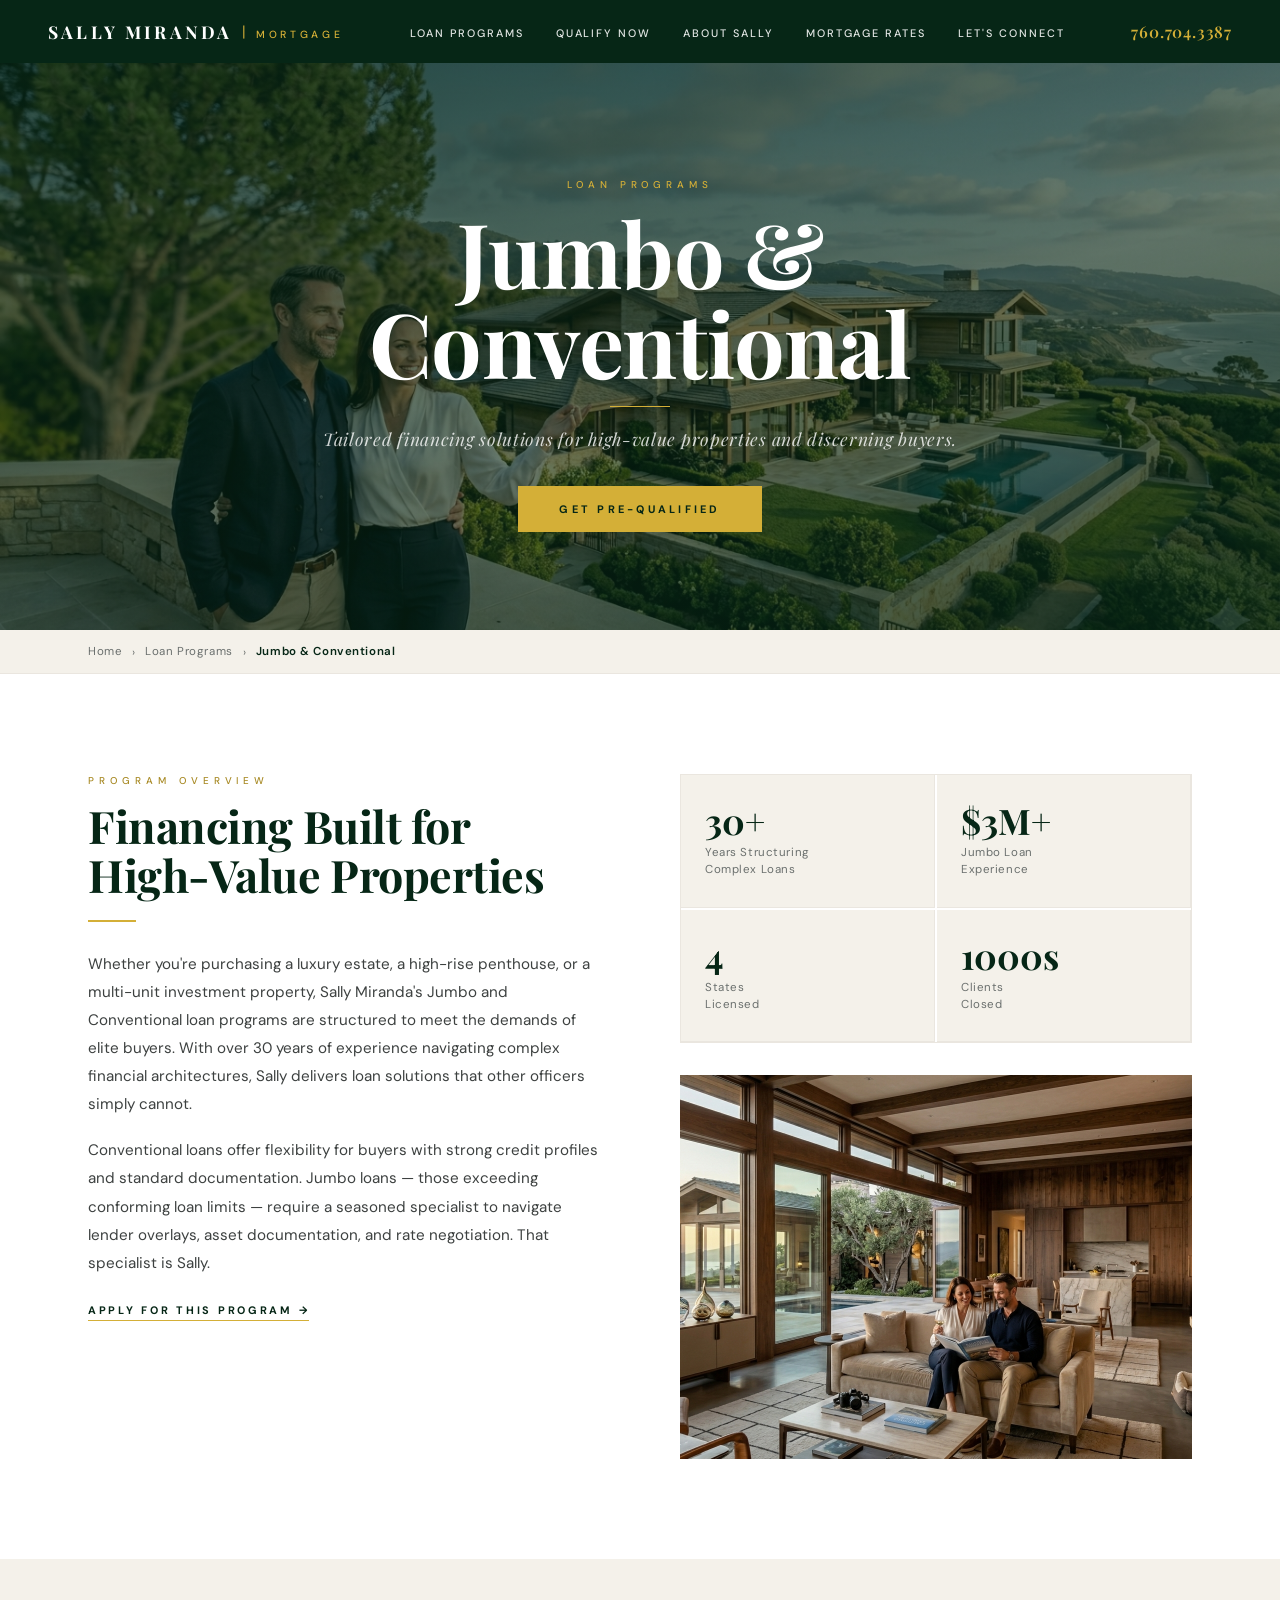
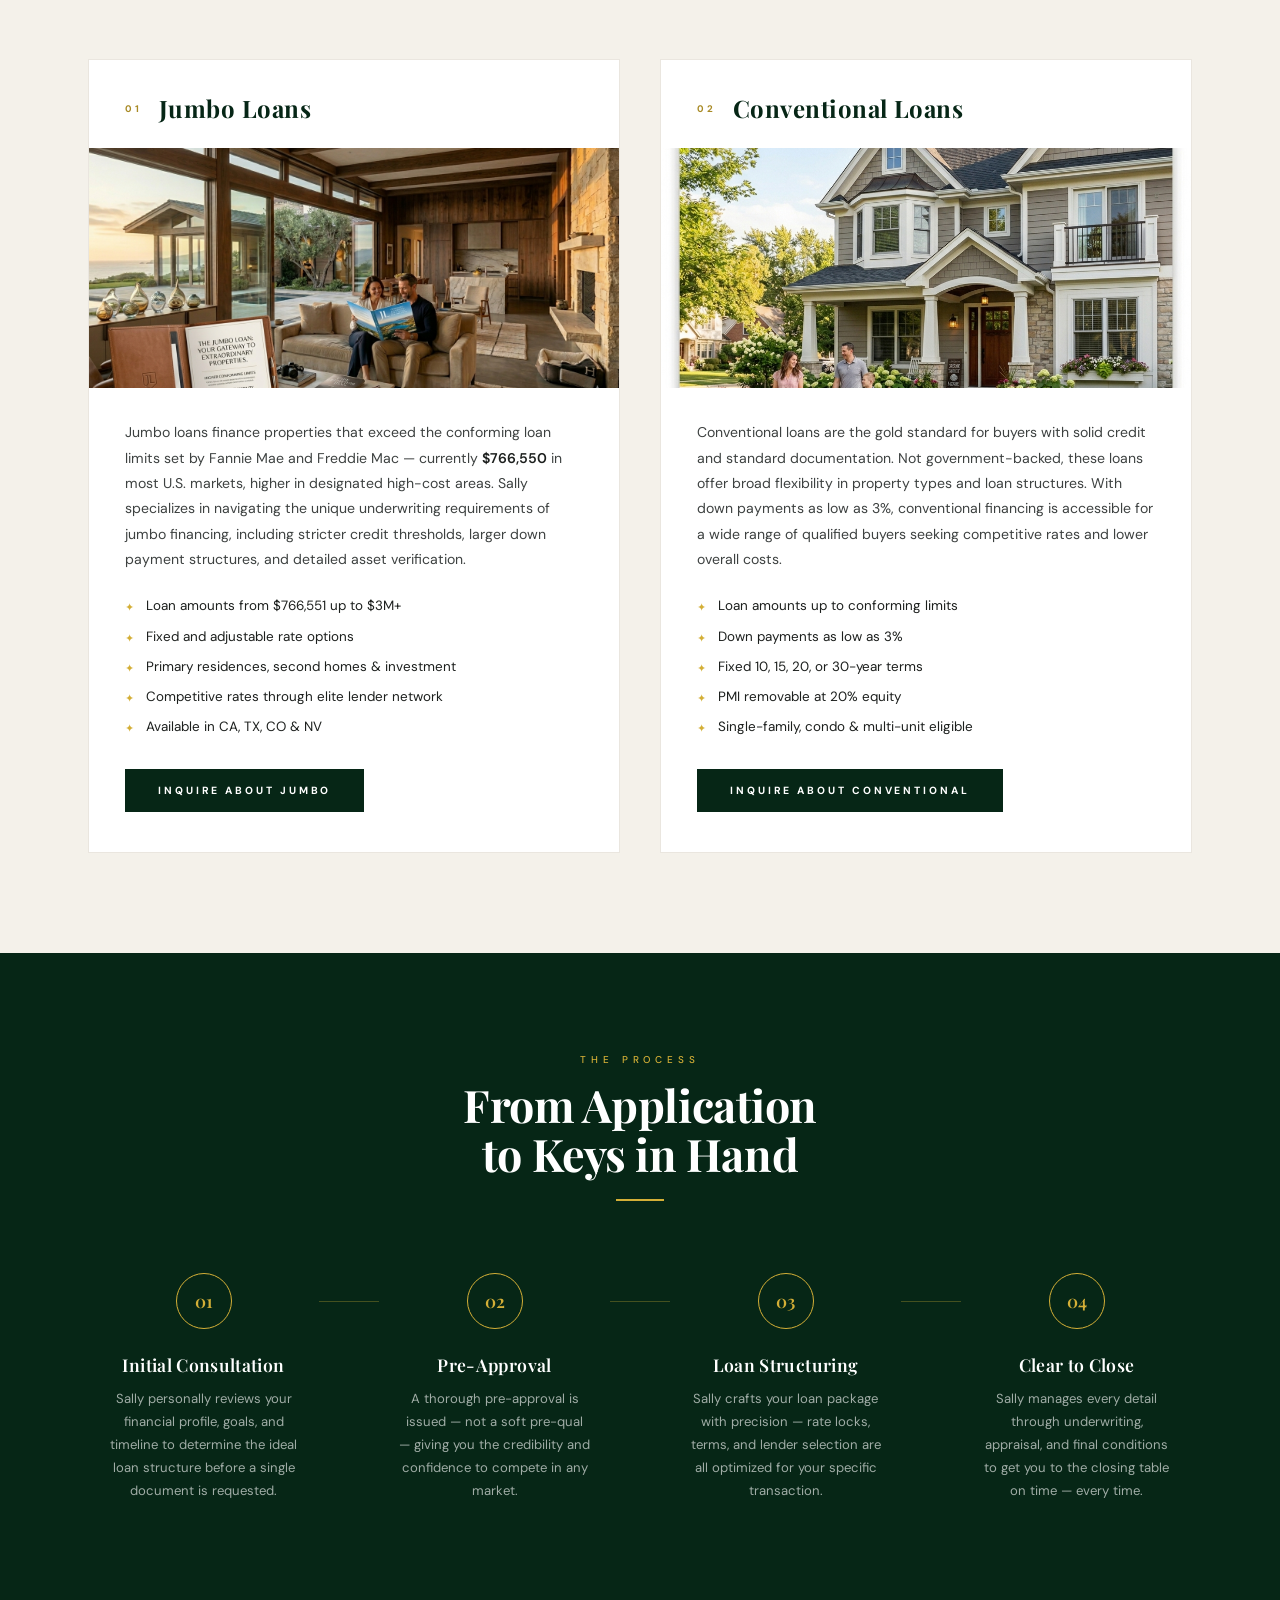
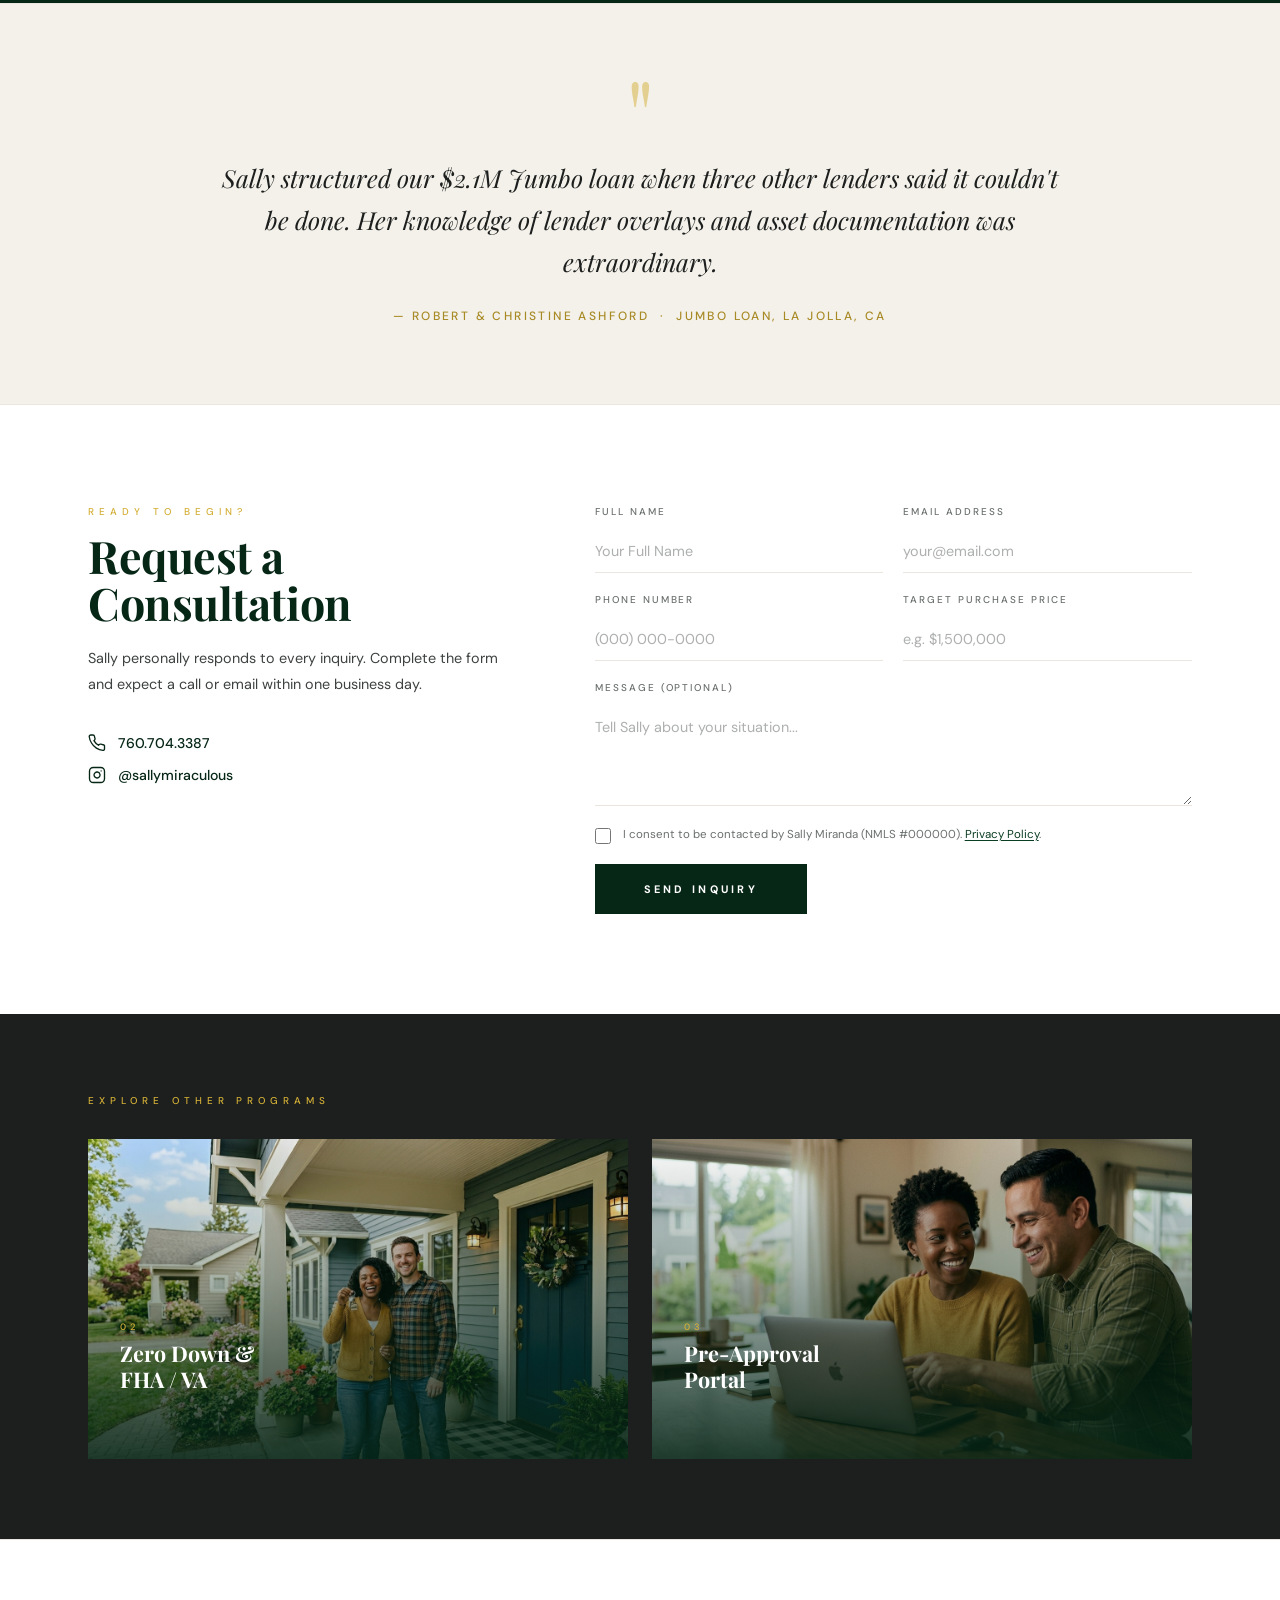
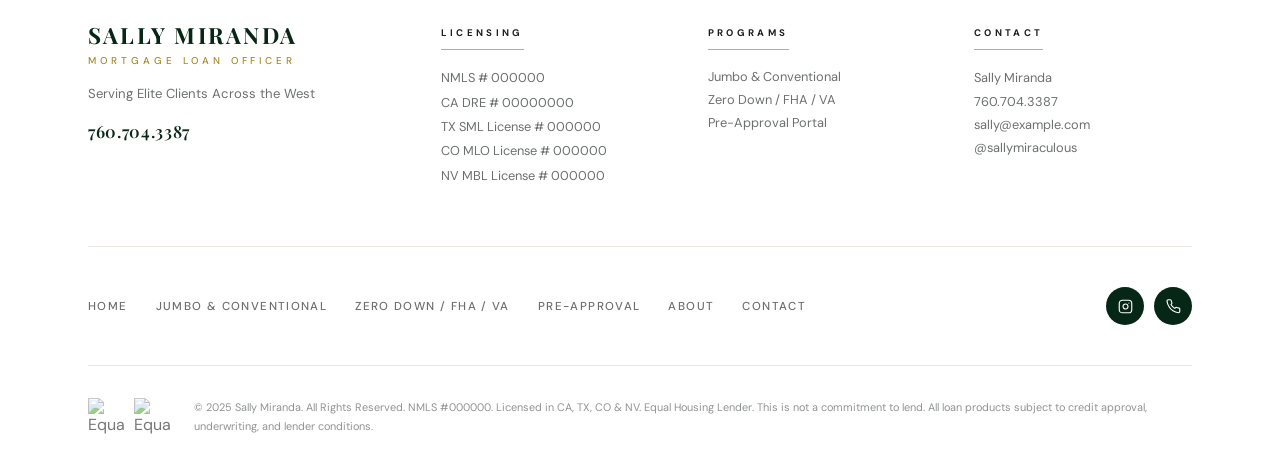
==== commit 722b66c5: "“Updated”" ====
--- a/jumbo-conventional.html
+++ b/jumbo-conventional.html
@@ -56,7 +56,7 @@
   ============================================================ -->
   <section class="program-hero">
     <div class="program-hero-bg">
-      <img src="placeholders/jumbo-hero-bg.jpg" alt="Luxury Estate — Jumbo & Conventional Loans" class="program-hero-img" />
+      <img src="jumbo.png" alt="Luxury Estate — Jumbo & Conventional Loans" class="program-hero-img" />
       <div class="program-hero-overlay"></div>
     </div>
     <div class="program-hero-content reveal">
@@ -120,7 +120,7 @@
             <span class="stat-label">Clients<br/>Closed</span>
           </div>
         </div>
-        <img src="placeholders/jumbo-interior.jpg" alt="Luxury Property Interior" class="program-intro-img" />
+        <img src="jumbo-interior.png" alt="Luxury Property Interior" class="program-intro-img" />
       </div>
     </div>
   </section>
@@ -138,7 +138,7 @@
           <h3 class="program-card-title">Jumbo Loans</h3>
         </div>
         <div class="program-card-img-wrap">
-          <img src="placeholders/jumbo-card.jpg" alt="Jumbo Loan — Luxury Estate" class="program-card-img" />
+          <img src="jumbo-card.png" alt="Jumbo Loan — Luxury Estate" class="program-card-img" />
         </div>
         <div class="program-card-body">
           <p class="program-card-desc">
@@ -161,7 +161,7 @@
           <h3 class="program-card-title">Conventional Loans</h3>
         </div>
         <div class="program-card-img-wrap">
-          <img src="placeholders/conventional-card.jpg" alt="Conventional Loan — Beautiful Home" class="program-card-img" />
+          <img src="conventional-loan-jumbo.png" alt="Conventional Loan — Beautiful Home" class="program-card-img" />
         </div>
         <div class="program-card-body">
           <p class="program-card-desc">
@@ -313,8 +313,8 @@
     <div class="other-programs-inner">
       <p class="other-programs-label reveal">EXPLORE OTHER PROGRAMS</p>
       <div class="other-programs-cards">
-        <a href="zero-down-fha-va.html" class="other-program-card reveal">
-          <img src="placeholders/zero-down-fha-va.jpg" alt="Zero Down FHA VA" class="other-program-img" />
+        <a href="zerodown.html" class="other-program-card reveal">
+          <img src="zerodown.png" alt="Zero Down FHA VA" class="other-program-img" />
           <div class="other-program-overlay"></div>
           <div class="other-program-caption">
             <span class="other-program-num">02</span>
@@ -323,7 +323,7 @@
           </div>
         </a>
         <a href="preapproval.html" class="other-program-card reveal" style="--delay:0.15s">
-          <img src="placeholders/preapproval-portal.jpg" alt="Pre-Approval Portal" class="other-program-img" />
+          <img src="preapproval.png" alt="Pre-Approval Portal" class="other-program-img" />
           <div class="other-program-overlay"></div>
           <div class="other-program-caption">
             <span class="other-program-num">03</span>
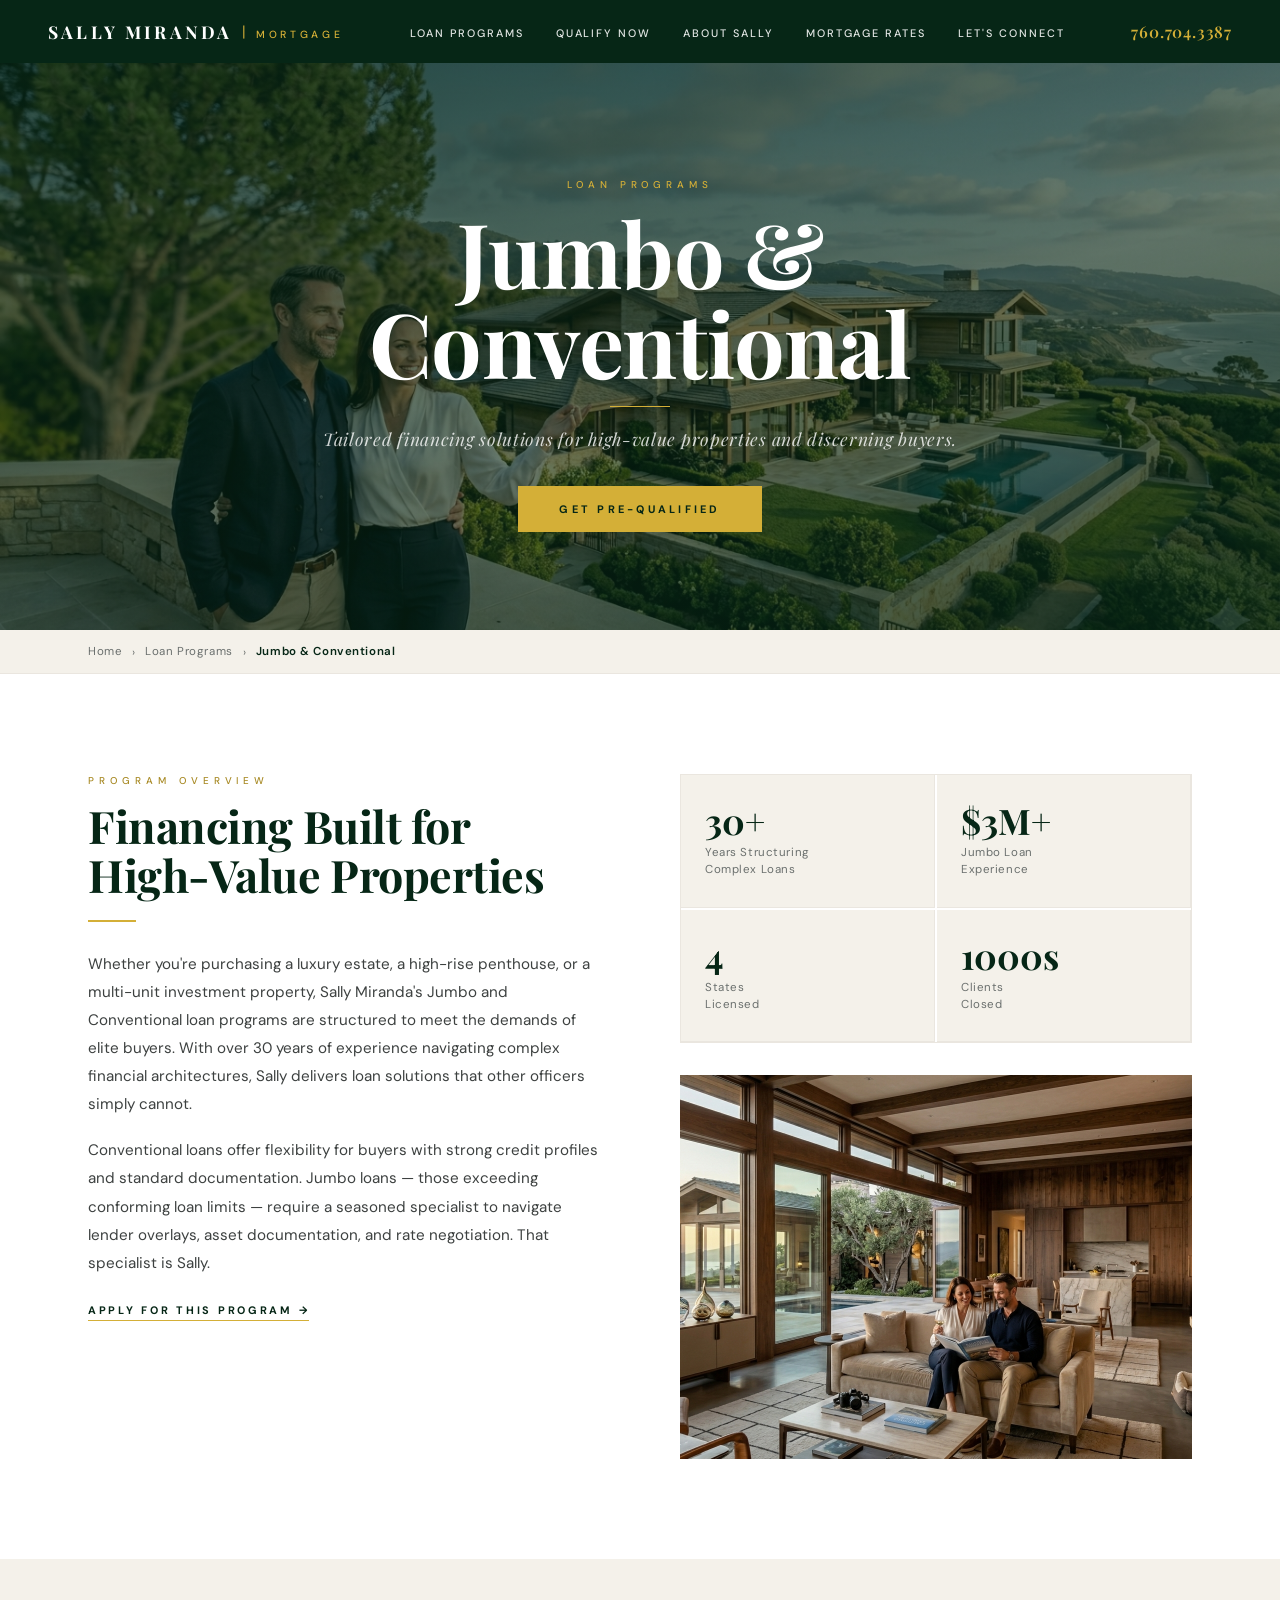
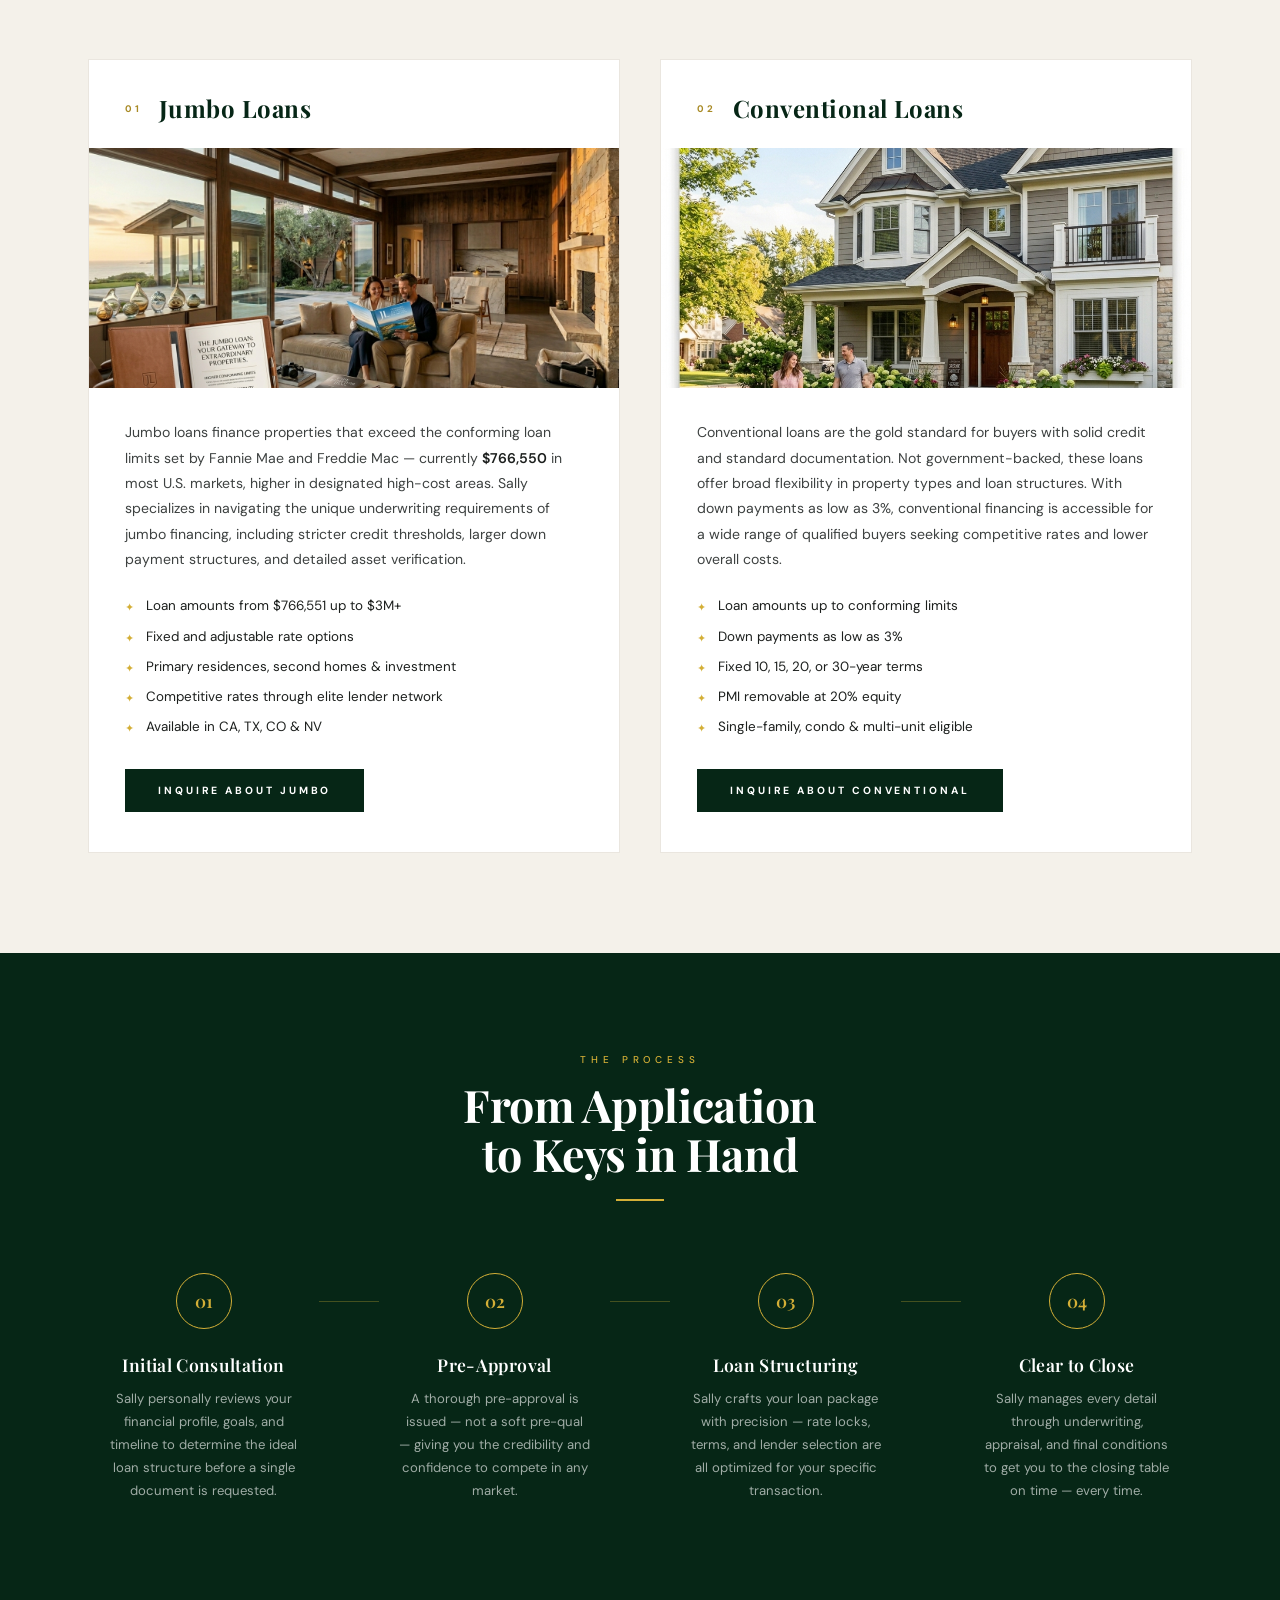
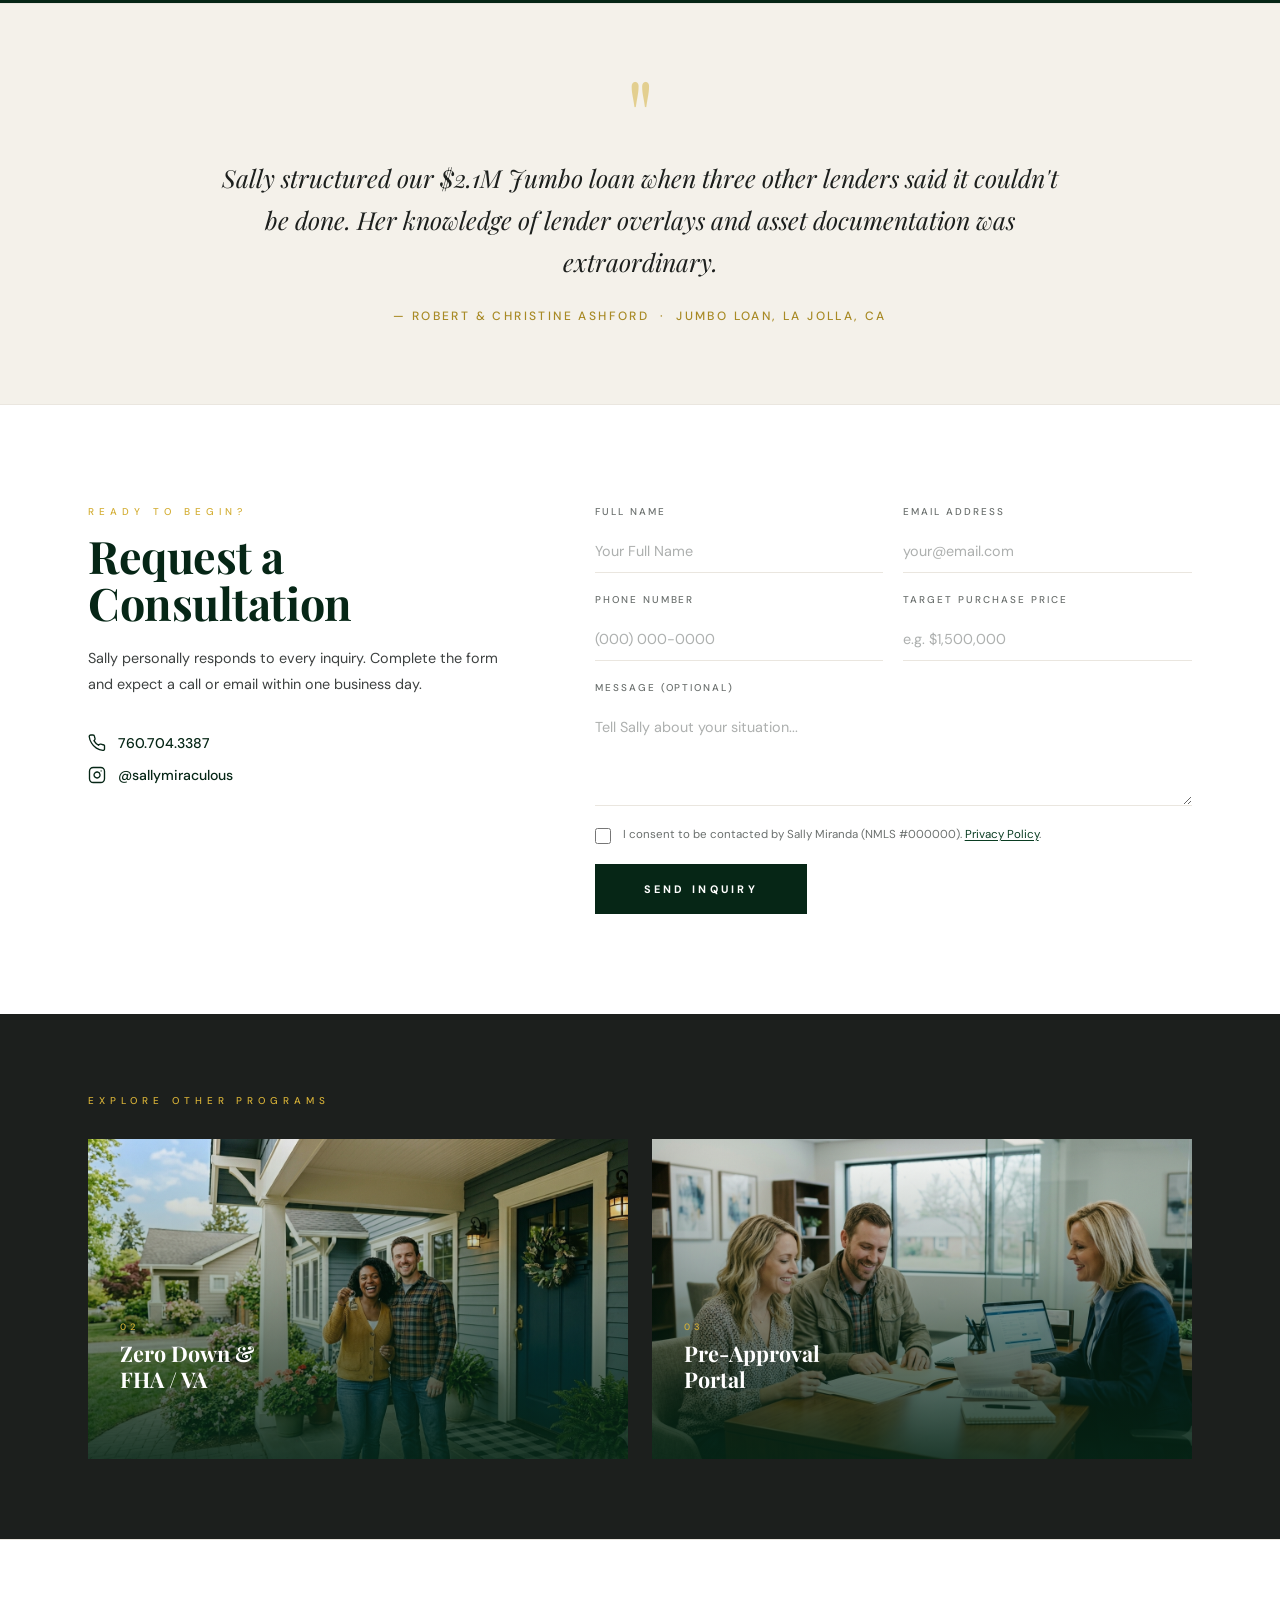
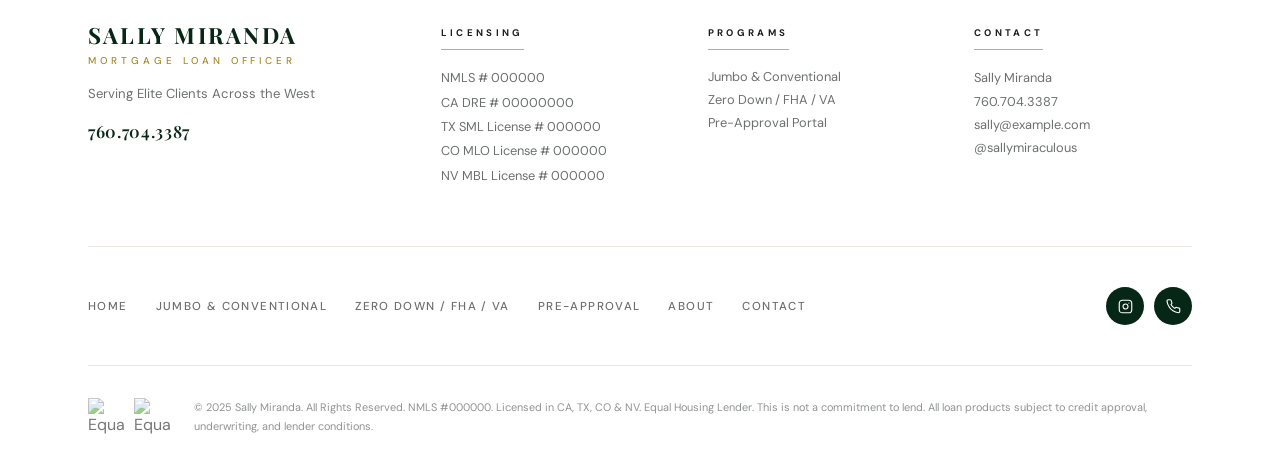
==== commit b11a0960: "“Updated”" ====
--- a/jumbo-conventional.html
+++ b/jumbo-conventional.html
@@ -23,7 +23,33 @@
         <span class="brand-sub">MORTGAGE</span>
       </a>
       <ul class="nav-links" id="navLinks">
-        <li><a href="index.html#programs">LOAN PROGRAMS</a></li>
+        <!-- <li><a href="index.html#programs">LOAN PROGRAMS</a></li> -->
+        <li class="nav-dropdown">
+          <a href="index.html#programs">LOAN PROGRAMS</a>
+          <div class="nav-dropdown-menu">
+            <a href="jumbo-conventional.html" class="nav-dropdown-item">
+              <span class="dropdown-num">01</span>
+              <span class="dropdown-text">
+                <strong>Jumbo &amp; Conventional</strong>
+                <em>High-value property financing</em>
+              </span>
+            </a>
+            <a href="zerodown.html" class="nav-dropdown-item">
+              <span class="dropdown-num">02</span>
+              <span class="dropdown-text">
+                <strong>Zero Down &amp; FHA / VA</strong>
+                <em>Accessible homeownership paths</em>
+              </span>
+            </a>
+            <a href="preapproval.html" class="nav-dropdown-item">
+              <span class="dropdown-num">03</span>
+              <span class="dropdown-text">
+                <strong>Pre-Approval Portal</strong>
+                <em>Get approved in 24 hours</em>
+              </span>
+            </a>
+          </div>
+        </li>
         <li><a href="index.html#qualify">QUALIFY NOW</a></li>
         <li><a href="index.html#about">ABOUT SALLY</a></li>
         <li><a href="index.html#rates">MORTGAGE RATES</a></li>
--- a/styles.css
+++ b/styles.css
@@ -82,7 +82,98 @@
   opacity: 1;
   transform: translateY(0);
 }
-
+/*loan program dropdown
+/* ============================================================
+   NAV DROPDOWN — LOAN PROGRAMS HOVER MENU
+   ============================================================ */
+   .nav-dropdown {
+    position: relative;
+  }
+  
+  .nav-dropdown-menu {
+    position: absolute;
+    top: 100%;
+    left: 50%;
+    transform: translateX(-50%);
+    width: 300px;
+    background: var(--white);
+    border-top: 2px solid var(--gold);
+    box-shadow: 0 20px 60px rgba(6, 38, 22, 0.18);
+    opacity: 0;
+    pointer-events: none;
+    transform: translateX(-50%) translateY(10px);
+    transition: opacity 0.3s ease, transform 0.3s ease;
+    z-index: 999;
+  }
+  
+  /* Small arrow pointer at the top */
+  .nav-dropdown-menu::before {
+    content: '';
+    position: absolute;
+    top: 6px;
+    left: 50%;
+    transform: translateX(-50%);
+    width: 12px;
+    height: 12px;
+    background: var(--gold);
+    clip-path: polygon(50% 0%, 0% 100%, 100% 100%);
+  }
+  
+  .nav-dropdown:hover .nav-dropdown-menu {
+    opacity: 1;
+    pointer-events: all;
+    transform: translateX(-50%) translateY(0);
+  }
+  
+  .nav-dropdown-item {
+    display: flex;
+    align-items: center;
+    gap: 16px;
+    padding: 18px 24px;
+    border-bottom: 1px solid var(--neutral-mid);
+    transition: background 0.2s ease, padding-left 0.2s ease;
+    text-decoration: none;
+  }
+  
+  .nav-dropdown-item:last-child {
+    border-bottom: none;
+  }
+  
+  .nav-dropdown-item:hover {
+    background: var(--neutral-warm);
+    padding-left: 30px;
+  }
+  
+  .dropdown-num {
+    font-family: var(--ff-body);
+    font-size: 0.58rem;
+    font-weight: 700;
+    letter-spacing: 0.3em;
+    color: var(--gold);
+    flex-shrink: 0;
+  }
+  
+  .dropdown-text {
+    display: flex;
+    flex-direction: column;
+    gap: 3px;
+  }
+  
+  .dropdown-text strong {
+    font-family: var(--ff-serif);
+    font-size: 0.88rem;
+    font-weight: 600;
+    color: var(--emerald-deep);
+    letter-spacing: 0.02em;
+  }
+  
+  .dropdown-text em {
+    font-family: var(--ff-body);
+    font-style: normal;
+    font-size: 0.72rem;
+    color: var(--charcoal-dim);
+    letter-spacing: 0.03em;
+  }
 /* ============================================================
    NAVIGATION
    ============================================================ */
--- a/Pro.css
+++ b/Pro.css
@@ -83,7 +83,98 @@
   opacity: 1;
   transform: translateY(0);
 }
-
+/*loan program dropdown
+/* ============================================================
+   NAV DROPDOWN — LOAN PROGRAMS HOVER MENU
+   ============================================================ */
+   .nav-dropdown {
+    position: relative;
+  }
+  
+  .nav-dropdown-menu {
+    position: absolute;
+    top: 100%;
+    left: 50%;
+    transform: translateX(-50%);
+    width: 300px;
+    background: var(--white);
+    border-top: 2px solid var(--gold);
+    box-shadow: 0 20px 60px rgba(6, 38, 22, 0.18);
+    opacity: 0;
+    pointer-events: none;
+    transform: translateX(-50%) translateY(10px);
+    transition: opacity 0.3s ease, transform 0.3s ease;
+    z-index: 999;
+  }
+  
+  /* Small arrow pointer at the top */
+  .nav-dropdown-menu::before {
+    content: '';
+    position: absolute;
+    top: 6px;
+    left: 50%;
+    transform: translateX(-50%);
+    width: 12px;
+    height: 12px;
+    background: var(--gold);
+    clip-path: polygon(50% 0%, 0% 100%, 100% 100%);
+  }
+  
+  .nav-dropdown:hover .nav-dropdown-menu {
+    opacity: 1;
+    pointer-events: all;
+    transform: translateX(-50%) translateY(0);
+  }
+  
+  .nav-dropdown-item {
+    display: flex;
+    align-items: center;
+    gap: 16px;
+    padding: 18px 24px;
+    border-bottom: 1px solid var(--neutral-mid);
+    transition: background 0.2s ease, padding-left 0.2s ease;
+    text-decoration: none;
+  }
+  
+  .nav-dropdown-item:last-child {
+    border-bottom: none;
+  }
+  
+  .nav-dropdown-item:hover {
+    background: var(--neutral-warm);
+    padding-left: 30px;
+  }
+  
+  .dropdown-num {
+    font-family: var(--ff-body);
+    font-size: 0.58rem;
+    font-weight: 700;
+    letter-spacing: 0.3em;
+    color: var(--gold);
+    flex-shrink: 0;
+  }
+  
+  .dropdown-text {
+    display: flex;
+    flex-direction: column;
+    gap: 3px;
+  }
+  
+  .dropdown-text strong {
+    font-family: var(--ff-serif);
+    font-size: 0.88rem;
+    font-weight: 600;
+    color: var(--emerald-deep);
+    letter-spacing: 0.02em;
+  }
+  
+  .dropdown-text em {
+    font-family: var(--ff-body);
+    font-style: normal;
+    font-size: 0.72rem;
+    color: var(--charcoal-dim);
+    letter-spacing: 0.03em;
+  }
 /* ============================================================
    NAVIGATION
    ============================================================ */
